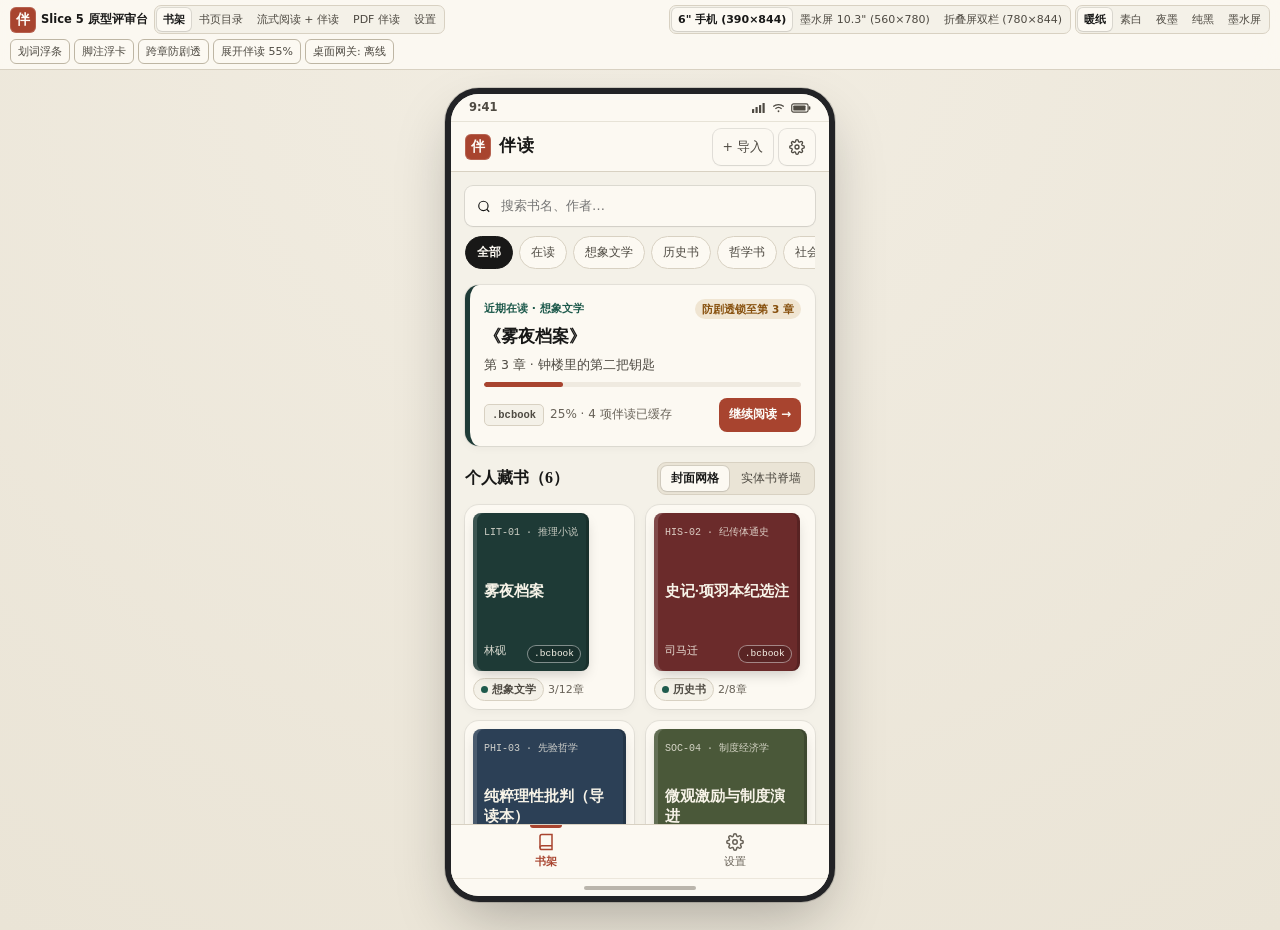
==== design-demo/index.html @ cbdc8751 "feat(demo): add offline Android UI prototype for Slice 5 review" ====
<!doctype html>
<html lang="zh-CN" data-theme="warm">
<head>
  <meta charset="utf-8">
  <meta name="viewport" content="width=device-width, initial-scale=1">
  <meta name="color-scheme" content="light dark">
  <title>伴读 Android 原型</title>
  <link rel="icon" href="data:image/svg+xml,%3Csvg xmlns='http://www.w3.org/2000/svg' viewBox='0 0 32 32'%3E%3Crect width='32' height='32' rx='7' fill='%23A8442F'/%3E%3Ctext x='16' y='22' text-anchor='middle' font-family='serif' font-size='18' font-weight='bold' fill='%23FDFBF7'%3E%E4%BC%B4%3C/text%3E%3C/svg%3E">
  <link rel="stylesheet" href="tokens-mobile.css">
</head>
<body>
  <div class="stage-shell">
    <!-- 顶部外层演示控制条（书案控制台） -->
    <header class="stage-toolbar" aria-label="原型演示控制台">
      <div class="stage-group">
        <span class="stage-brand">
          <span class="brand-seal" aria-hidden="true">伴</span>
          <span>Slice 5 原型评审台</span>
        </span>
        <nav class="stage-seg" id="stage-page-nav" aria-label="页面直达">
          <button type="button" data-page="bookshelf" aria-pressed="true">书架</button>
          <button type="button" data-page="detail" aria-pressed="false">书页目录</button>
          <button type="button" data-page="reader" aria-pressed="false">流式阅读 + 伴读</button>
          <button type="button" data-page="pdf" aria-pressed="false">PDF 伴读</button>
          <button type="button" data-page="settings" aria-pressed="false">设置</button>
        </nav>
      </div>

      <div class="stage-group">
        <div class="stage-seg" id="stage-viewport-nav" aria-label="视口形态">
          <button type="button" data-vp="phone" aria-pressed="true">6" 手机 (390×844)</button>
          <button type="button" data-vp="eink-pad" aria-pressed="false">墨水屏 10.3" (560×780)</button>
          <button type="button" data-vp="foldable" aria-pressed="false">折叠屏双栏 (780×844)</button>
        </div>

        <div class="stage-seg" id="stage-theme-nav" aria-label="主题切换">
          <button type="button" data-theme-pick="warm" aria-pressed="true">暖纸</button>
          <button type="button" data-theme-pick="paper" aria-pressed="false">素白</button>
          <button type="button" data-theme-pick="slate" aria-pressed="false">夜墨</button>
          <button type="button" data-theme-pick="amoled" aria-pressed="false">纯黑</button>
          <button type="button" data-theme-pick="eink" aria-pressed="false">墨水屏</button>
        </div>
      </div>

      <div class="stage-group" aria-label="交互剧本快触发">
        <button type="button" class="stage-btn" id="trig-selection">划词浮条</button>
        <button type="button" class="stage-btn" id="trig-footnote">脚注浮卡</button>
        <button type="button" class="stage-btn" id="trig-jump-ahead">跨章防剧透</button>
        <button type="button" class="stage-btn" id="trig-companion-half">展开伴读 55%</button>
        <button type="button" class="stage-btn" id="trig-gateway" aria-pressed="false">桌面网关: 离线</button>
      </div>
    </header>

    <!-- 居中的手机/墨水屏/折叠屏设备壳 -->
    <main class="stage-desk">
      <section class="device-frame" id="device-shell" data-viewport="phone" aria-label="Android 设备预览框">
        <div class="os-status-bar">
          <span class="tnum">9:41</span>
          <span class="os-status-icons" aria-hidden="true">
            <svg width="14" height="10" viewBox="0 0 14 10" fill="currentColor">
              <rect x="0" y="6" width="2.2" height="4" rx="0.6"/>
              <rect x="3.5" y="4" width="2.2" height="6" rx="0.6"/>
              <rect x="7" y="2" width="2.2" height="8" rx="0.6"/>
              <rect x="10.5" y="0" width="2.2" height="10" rx="0.6"/>
            </svg>
            <svg width="13" height="10" viewBox="0 0 16 12" fill="none" stroke="currentColor" stroke-width="1.6">
              <path d="M1.5 4.2C5.2 1 10.8 1 14.5 4.2"/>
              <path d="M4.2 7C6.4 5 9.6 5 11.8 7"/>
              <circle cx="8" cy="10" r="1.1" fill="currentColor" stroke="none"/>
            </svg>
            <svg width="20" height="10" viewBox="0 0 22 11" fill="none">
              <rect x="0.8" y="1" width="18" height="9" rx="2" stroke="currentColor" stroke-width="1.3"/>
              <rect x="2.5" y="2.7" width="13.5" height="5.6" rx="1" fill="currentColor"/>
              <rect x="19.5" y="3.5" width="1.8" height="4" rx="0.8" fill="currentColor"/>
            </svg>
          </span>
        </div>

        <div class="app-viewport" id="app-viewport"></div>

        <div class="os-gesture-bar" aria-hidden="true">
          <span class="os-gesture-pill"></span>
        </div>
      </section>
    </main>
  </div>

  <!-- 原生 <dialog> 1：解锁全书防剧透确认 -->
  <dialog class="app-dialog" id="dlg-spoiler-unlock" closedby="any" aria-labelledby="dlg-spoiler-title">
    <div class="dlg-head">
      <h1 id="dlg-spoiler-title">确认解锁全书视角？</h1>
      <button type="button" class="wb-btn" data-close-dialog="dlg-spoiler-unlock">取消</button>
    </div>
    <div class="dlg-body">
      <p style="margin:0">解锁全书视角将纳入第 4–12 章内容，伴读图谱与问答可能包含后续人物反转与结局剧透，是否确认？</p>
      <p style="margin:0;font-size:12px" class="muted">当前防剧透水位线：第 3 章（《钟楼里的第二把钥匙》）</p>
    </div>
    <form method="dialog" class="dlg-actions">
      <button type="submit" value="cancel" class="btn btn-ghost btn-sm" autofocus>保持锁至第 3 章</button>
      <button type="submit" value="unlock" class="btn btn-primary btn-sm">确认解锁全书</button>
    </form>
  </dialog>

  <!-- 原生 <dialog> 2：向前跳章防剧透确认 -->
  <dialog class="app-dialog" id="dlg-jump-ahead" closedby="any" aria-labelledby="dlg-jump-title">
    <div class="dlg-head">
      <h1 id="dlg-jump-title">跳至超前章节</h1>
      <button type="button" class="wb-btn" data-close-dialog="dlg-jump-ahead">关闭</button>
    </div>
    <div class="dlg-body">
      <p style="margin:0" id="dlg-jump-desc">即将打开超出当前阅读水位的章节，请选择如何处理防剧透水位线：</p>
    </div>
    <form method="dialog" class="dlg-actions">
      <button type="submit" value="preview" class="btn btn-primary btn-sm" autofocus>仅预览本章（防剧透仍锁在第 3 章）</button>
      <button type="submit" value="advance" class="btn btn-ghost btn-sm" id="btn-jump-advance">推进阅读进度至该章</button>
    </form>
  </dialog>

  <!-- 原生 <dialog> 3：6+1 阅读视角覆盖选择 -->
  <dialog class="app-dialog" id="dlg-perspective" closedby="any" aria-labelledby="dlg-persp-title">
    <div class="dlg-head">
      <h1 id="dlg-persp-title">切换伴读阅读视角（6+1）</h1>
      <button type="button" class="wb-btn" data-close-dialog="dlg-perspective">关闭</button>
    </div>
    <div class="dlg-body" id="dlg-persp-list"></div>
  </dialog>

  <!-- 原生 <dialog> 4：本地图书导入 -->
  <dialog class="app-dialog" id="dlg-import" closedby="any" aria-labelledby="dlg-import-title">
    <div class="dlg-head">
      <h1 id="dlg-import-title">导入本地图书</h1>
      <button type="button" class="wb-btn" data-close-dialog="dlg-import">关闭</button>
    </div>
    <div class="dlg-body">
      <p style="margin:0">支持从 Android 存储访问框架（SAF）导入以下离线格式：</p>
      <div style="display:flex;flex-wrap:wrap;gap:6px">
        <span class="fmt-badge">.bcbook 伴读包</span>
        <span class="fmt-badge">EPUB</span>
        <span class="fmt-badge">PDF（扫描/文字）</span>
        <span class="fmt-badge">TXT</span>
        <span class="fmt-badge">Markdown</span>
      </div>
      <label class="dlg-field">
        <span>模拟选取本地文件</span>
        <input type="text" id="import-book-title" value="《时间秩序：物理与认知》">
      </label>
      <label class="dlg-field">
        <span>格式类型</span>
        <select id="import-book-fmt">
          <option value=".bcbook|.science">.bcbook（含预生成图谱）</option>
          <option value="EPUB|.philosophy">EPUB（自动切分章节与脚注）</option>
          <option value="扫描 PDF|.science">扫描版 PDF（支持 VLM 框选）</option>
        </select>
      </label>
    </div>
    <form method="dialog" class="dlg-actions">
      <button type="submit" value="cancel" class="btn btn-ghost btn-sm">取消</button>
      <button type="submit" value="confirm" class="btn btn-primary btn-sm" autofocus>模拟导入到书架</button>
    </form>
  </dialog>

  <!-- 原生 <dialog> 5：BYOK 添加 / 编辑模型 -->
  <dialog class="app-dialog" id="dlg-byok" closedby="any" aria-labelledby="dlg-byok-title">
    <div class="dlg-head">
      <h1 id="dlg-byok-title">添加 / 编辑 BYOK 模型</h1>
      <button type="button" class="wb-btn" data-close-dialog="dlg-byok">关闭</button>
    </div>
    <form method="dialog" id="form-byok">
      <div class="dlg-body">
        <label class="dlg-field">
          <span>显示名称</span>
          <input type="text" id="byok-name" required value="OpenAI GPT-4o">
        </label>
        <label class="dlg-field">
          <span>模型 ID</span>
          <input type="text" id="byok-model-id" required value="gpt-4o">
        </label>
        <label class="dlg-field">
          <span>API Key（Tink + Keystore 硬件加密）</span>
          <input type="password" id="byok-key" required value="sk-proj-demo-8842">
        </label>
        <label style="display:flex;align-items:center;gap:6px;font-size:12px">
          <input type="checkbox" id="byok-vision" checked> 支持视觉图片理解（Vision / PDF 框选）
        </label>
      </div>
      <div class="dlg-actions">
        <button type="submit" value="cancel" class="btn btn-ghost btn-sm">取消</button>
        <button type="submit" value="save" class="btn btn-primary btn-sm">加密保存</button>
      </div>
    </form>
  </dialog>

  <!-- 原生 <dialog> 6：桌面网关扫码配对 (--mobile-bind) -->
  <dialog class="app-dialog" id="dlg-qr-bind" closedby="any" aria-labelledby="dlg-qr-title">
    <div class="dlg-head">
      <h1 id="dlg-qr-title">扫码配对桌面网关</h1>
      <button type="button" class="wb-btn" data-close-dialog="dlg-qr-bind">关闭</button>
    </div>
    <div class="dlg-body" style="align-items:center;text-align:center">
      <svg width="148" height="148" viewBox="0 0 148 148" aria-label="配对二维码示意">
        <rect x="2" y="2" width="144" height="144" rx="8" fill="#FFFFFF" stroke="#BEB6A4"/>
        <g fill="#181817">
          <rect x="14" y="14" width="36" height="36" rx="3"/><rect x="20" y="20" width="24" height="24" fill="#FFFFFF"/><rect x="26" y="26" width="12" height="12"/>
          <rect x="98" y="14" width="36" height="36" rx="3"/><rect x="104" y="20" width="24" height="24" fill="#FFFFFF"/><rect x="110" y="26" width="12" height="12"/>
          <rect x="14" y="98" width="36" height="36" rx="3"/><rect x="20" y="104" width="24" height="24" fill="#FFFFFF"/><rect x="26" y="110" width="12" height="12"/>
          <rect x="60" y="18" width="8" height="8"/><rect x="74" y="18" width="8" height="8"/><rect x="60" y="34" width="16" height="8"/><rect x="82" y="34" width="8" height="8"/>
          <rect x="18" y="60" width="12" height="8"/><rect x="38" y="60" width="8" height="16"/><rect x="58" y="58" width="28" height="28" rx="4" fill="#A8442F"/>
          <rect x="66" y="66" width="12" height="12" fill="#FFFFFF"/>
          <rect x="96" y="60" width="10" height="8"/><rect x="116" y="60" width="14" height="8"/><rect x="98" y="76" width="8" height="14"/><rect x="116" y="78" width="14" height="12"/>
          <rect x="60" y="98" width="14" height="8"/><rect x="82" y="98" width="8" height="18"/><rect x="98" y="104" width="20" height="8"/><rect x="60" y="118" width="18" height="14"/><rect x="104" y="120" width="26" height="12"/>
        </g>
      </svg>
      <div class="mono" style="font-size:11.5px">banread://bind?host=192.168.1.18:8765&amp;token=br_92af</div>
      <p style="margin:0;font-size:12px">在桌面端执行 <code class="mono">banread-server --mobile-bind</code> 后扫描即可建立 mTLS / Bearer 局域网通道。</p>
    </div>
    <form method="dialog" class="dlg-actions">
      <button type="submit" value="cancel" class="btn btn-ghost btn-sm">暂不配对</button>
      <button type="submit" value="connect" class="btn btn-primary btn-sm" autofocus>模拟扫码并连接</button>
    </form>
  </dialog>

  <script src="sample-data.js"></script>
  <script src="diagram_renderer.js"></script>
  <script src="app.js"></script>
</body>
</html>
---- design-demo/tokens-mobile.css ----
/* 伴读 Android 原型 · 共享视觉令牌、5套阅读主题、演示工作台与蓝图画布样式 */

@property --fade-start {
  syntax: "<length>";
  inherits: false;
  initial-value: 0px;
}

@property --fade-end {
  syntax: "<length>";
  inherits: false;
  initial-value: 0px;
}

:root {
  color-scheme: light;

  /* 暖纸默认（SEPIA_WARM 对齐 ReaderModels.kt + book-corpus tokens.css） */
  --paper: #F4F1E8;
  --paper-reading: #F4ECD8;
  --paper-deep: #EAE4D6;
  --paper-2: var(--paper-deep);
  --paper-3: #DDD6C5;
  --surface: #FCF9F2;
  --surface-subtle: #EFEAE0;
  --surface-hover: #F5F0E4;
  --note-bg: var(--surface);

  --ink: #181817;
  --ink-2: #4E4A42;
  --ink-3: #686258;
  --reader-ink: #3B2F23;
  --reader-link: #7C4A1D;
  --reader-sel: rgba(180, 120, 40, 0.24);

  --line: #D8D1C2;
  --line-strong: #BEB6A4;
  --rule: var(--line);
  --rule-strong: var(--line-strong);

  --cinnabar: #A8442F;
  --cinnabar-hover: #8E3725;
  --cinnabar-soft: oklch(0.51 0.14 31 / 0.10);
  --cinnabar-ring: oklch(0.51 0.14 31 / 0.28);

  --pine: #1E5A4C;
  --pine-soft: oklch(0.42 0.08 168 / 0.11);

  --amber: #87500E;
  --amber-soft: oklch(0.58 0.12 72 / 0.14);
  --ochre: var(--amber);
  --ochre-soft: var(--amber-soft);
  --indigo: #2C4056;

  --danger: #B42318;
  --danger-soft: oklch(0.48 0.18 27 / 0.11);

  --backdrop: oklch(0.15 0.01 80 / 0.36);

  --shadow-surface:
    0 0 0 1px oklch(0 0 0 / 0.065),
    0 1px 2px -1px oklch(0 0 0 / 0.05),
    0 3px 8px 0 oklch(0 0 0 / 0.035);
  --shadow-surface-hover:
    0 0 0 1px oklch(0 0 0 / 0.12),
    0 3px 6px -1px oklch(0 0 0 / 0.08),
    0 10px 22px -4px oklch(0 0 0 / 0.065);
  --shadow-control:
    0 0 0 1px oklch(0 0 0 / 0.10),
    0 1px 2px 0 oklch(0 0 0 / 0.05);
  --shadow-control-hover:
    0 0 0 1px oklch(0 0 0 / 0.18),
    0 2px 5px 0 oklch(0 0 0 / 0.08);
  --shadow-floating:
    0 0 0 1px oklch(0 0 0 / 0.09),
    0 10px 26px -4px oklch(0 0 0 / 0.15),
    0 20px 44px -10px oklch(0 0 0 / 0.10);
  --shadow-dialog:
    0 0 0 1px oklch(0 0 0 / 0.09),
    0 14px 36px -4px oklch(0 0 0 / 0.20),
    0 28px 56px -12px oklch(0 0 0 / 0.14);

  --img-outline: 1px solid oklch(0 0 0 / 0.1);

  --sp-1: 4px;
  --sp-2: 8px;
  --sp-3: 12px;
  --sp-4: 16px;
  --sp-5: 20px;
  --sp-6: 24px;
  --sp-8: 32px;

  --r-card: 14px;
  --r-inner: 8px;
  --r-control: 8px;
  --r-pill: 999px;
  --r-dialog: 16px;

  --reader-size: 17px;
  --reader-line-height: 1.84;
  --reader-pad-x: 20px;
  --reader-font: var(--serif);

  --desk-canvas: var(--paper-reading);
  --desk-side: var(--paper-deep);
  --desk-card: var(--surface);
  --desk-subtle: var(--surface-subtle);
  --desk-hover: var(--surface-hover);
  --desk-border: var(--line);
  --desk-border-strong: var(--line-strong);

  --serif: "Noto Serif CJK SC", "Songti SC", "Source Han Serif SC", Georgia, serif;
  --sans: "Noto Sans CJK SC", "PingFang SC", "Source Han Sans SC", system-ui, -apple-system, sans-serif;
  --mono: ui-monospace, "SFMono-Regular", Menlo, Consolas, monospace;
  --kai: "LXGW WenKai", "Kaiti SC", "STKaiti", "Noto Serif CJK SC", Georgia, serif;

  --ease-out: cubic-bezier(0.2, 0, 0, 1);

  accent-color: var(--cinnabar);
  scrollbar-color: var(--line-strong) transparent;
  interpolate-size: allow-keywords;
}

/* 素白 PAPER_LIGHT */
html[data-theme="paper"] {
  color-scheme: light;
  --paper: #F3F2EE;
  --paper-reading: #FBF9F5;
  --paper-deep: #E8E6E0;
  --paper-3: #DAD7CF;
  --surface: #FFFFFF;
  --surface-subtle: #F0EFEA;
  --surface-hover: #F5F4F0;
  --ink: #1E1E1E;
  --ink-2: #4A4D52;
  --ink-3: #666A70;
  --reader-ink: #1E1E1E;
  --reader-link: #1D4ED8;
  --reader-sel: rgba(37, 99, 235, 0.22);
  --line: #DCD9D0;
  --line-strong: #C2BEB2;
  --cinnabar: #A8442F;
  --cinnabar-hover: #8E3725;
  --pine: #1E5A4C;
  --amber: #87500E;
  --indigo: #2C4056;
}

/* 夜墨 SLATE_NIGHT */
html[data-theme="slate"] {
  color-scheme: dark;
  --paper: #131720;
  --paper-reading: #1A1F29;
  --paper-deep: #10141C;
  --paper-3: #283040;
  --surface: #232A37;
  --surface-subtle: #2B3343;
  --surface-hover: #323C4E;
  --ink: #D8DEE9;
  --ink-2: #B0B9C8;
  --ink-3: #8590A3;
  --reader-ink: #D8DEE9;
  --reader-link: #7DD3FC;
  --reader-sel: rgba(125, 211, 252, 0.24);
  --line: #313A4B;
  --line-strong: #465268;
  --cinnabar: #DF745D;
  --cinnabar-hover: #EB8872;
  --cinnabar-soft: oklch(0.67 0.14 31 / 0.18);
  --cinnabar-ring: oklch(0.67 0.14 31 / 0.36);
  --pine: #6CB8A6;
  --pine-soft: oklch(0.72 0.08 168 / 0.16);
  --amber: #E4A84E;
  --amber-soft: oklch(0.74 0.12 72 / 0.16);
  --indigo: #7EA5CE;
  --danger: #F07167;
  --danger-soft: oklch(0.68 0.16 27 / 0.18);
  --backdrop: oklch(0.05 0 0 / 0.65);
  --shadow-surface: 0 0 0 1px oklch(1 0 0 / 0.09);
  --shadow-surface-hover: 0 0 0 1px oklch(1 0 0 / 0.18);
  --shadow-control: 0 0 0 1px oklch(1 0 0 / 0.12);
  --shadow-control-hover: 0 0 0 1px oklch(1 0 0 / 0.24);
  --shadow-floating: 0 0 0 1px oklch(1 0 0 / 0.14), 0 16px 40px -8px oklch(0 0 0 / 0.65);
  --shadow-dialog: 0 0 0 1px oklch(1 0 0 / 0.14), 0 20px 50px -8px oklch(0 0 0 / 0.72);
  --img-outline: 1px solid oklch(1 0 0 / 0.12);
}

/* 纯黑 AMOLED_BLACK */
html[data-theme="amoled"] {
  color-scheme: dark;
  --paper: #000000;
  --paper-reading: #000000;
  --paper-deep: #07080A;
  --paper-3: #1A1D24;
  --surface: #0D0F12;
  --surface-subtle: #15181E;
  --surface-hover: #1C2028;
  --ink: #E5E7EB;
  --ink-2: #B3B9C4;
  --ink-3: #838A96;
  --reader-ink: #E5E7EB;
  --reader-link: #60A5FA;
  --reader-sel: rgba(96, 165, 250, 0.26);
  --line: #22262E;
  --line-strong: #353B47;
  --cinnabar: #DF745D;
  --cinnabar-hover: #EB8872;
  --cinnabar-soft: oklch(0.67 0.14 31 / 0.18);
  --cinnabar-ring: oklch(0.67 0.14 31 / 0.36);
  --pine: #6CB8A6;
  --pine-soft: oklch(0.72 0.08 168 / 0.16);
  --amber: #E4A84E;
  --amber-soft: oklch(0.74 0.12 72 / 0.16);
  --indigo: #7EA5CE;
  --danger: #F07167;
  --danger-soft: oklch(0.68 0.16 27 / 0.18);
  --backdrop: oklch(0 0 0 / 0.75);
  --shadow-surface: 0 0 0 1px #22262E;
  --shadow-surface-hover: 0 0 0 1px #3A4150;
  --shadow-control: 0 0 0 1px #2B303A;
  --shadow-control-hover: 0 0 0 1px #444C5C;
  --shadow-floating: 0 0 0 1px #353B47, 0 16px 40px -8px oklch(0 0 0 / 0.85);
  --shadow-dialog: 0 0 0 1px #353B47, 0 20px 50px -8px oklch(0 0 0 / 0.90);
  --img-outline: 1px solid #2A2F3A;
}

/* 墨水屏 EINK_HIGH_CONTRAST */
html[data-theme="eink"] {
  color-scheme: light;
  --paper: #FFFFFF;
  --paper-reading: #FFFFFF;
  --paper-deep: #FFFFFF;
  --paper-3: #EAEAEA;
  --surface: #FFFFFF;
  --surface-subtle: #F2F2F2;
  --surface-hover: #EAEAEA;
  --ink: #000000;
  --ink-2: #000000;
  --ink-3: #222222;
  --reader-ink: #000000;
  --reader-link: #000000;
  --reader-sel: rgba(0, 0, 0, 0.18);
  --line: #333333;
  --line-strong: #000000;
  --cinnabar: #000000;
  --cinnabar-hover: #222222;
  --cinnabar-soft: rgba(0, 0, 0, 0.08);
  --cinnabar-ring: rgba(0, 0, 0, 0.35);
  --pine: #000000;
  --pine-soft: rgba(0, 0, 0, 0.08);
  --amber: #111111;
  --amber-soft: rgba(0, 0, 0, 0.08);
  --indigo: #000000;
  --danger: #000000;
  --danger-soft: rgba(0, 0, 0, 0.10);
  --backdrop: rgba(0, 0, 0, 0.45);
  --shadow-surface: none;
  --shadow-surface-hover: none;
  --shadow-control: none;
  --shadow-control-hover: none;
  --shadow-floating: none;
  --shadow-dialog: none;
}

html[data-theme="eink"] *,
html[data-theme="eink"] *::before,
html[data-theme="eink"] *::after {
  transition-duration: 0ms !important;
  transition-delay: 0ms !important;
  animation: none !important;
  scroll-behavior: auto !important;
}

html[data-theme="eink"] body {
  font-weight: 500;
}

html[data-theme="eink"] .hero-reading-card,
html[data-theme="eink"] .book-grid-card,
html[data-theme="eink"] .book-hero-mobile,
html[data-theme="eink"] .btn-surface,
html[data-theme="eink"] .icon-btn,
html[data-theme="eink"] .marg-tool-btn,
html[data-theme="eink"] .bp-card,
html[data-theme="eink"] .ch-list,
html[data-theme="eink"] .settings-card,
html[data-theme="eink"] .comp-sheet,
html[data-theme="eink"] .fn-popover,
html[data-theme="eink"] .hud-panel,
html[data-theme="eink"] .bottom-nav,
html[data-theme="eink"] .mobile-topbar {
  box-shadow: none !important;
  border: 1px solid #000000 !important;
}

html[data-theme="eink"] .hl-span {
  background: rgba(0, 0, 0, 0.12) !important;
  border-bottom: 1.5px solid #000000;
}

/* ==========================================================================
   基础排版与重置
   ========================================================================== */
*, *::before, *::after { box-sizing: border-box; }
[hidden] { display: none !important; }

html {
  background: var(--paper-deep);
  -webkit-font-smoothing: antialiased;
  -moz-osx-font-smoothing: grayscale;
  text-rendering: optimizeLegibility;
}

body {
  margin: 0;
  min-height: 100dvh;
  background: var(--paper-deep);
  color: var(--ink);
  font-family: var(--sans);
  font-size: 14px;
  line-height: 1.55;
  overflow-x: hidden;
  touch-action: manipulation;
}

a { color: inherit; }
button, input, select, textarea { font: inherit; color: inherit; }
button { background: none; border: 0; padding: 0; cursor: pointer; touch-action: manipulation; }

h1, h2, h3, h4 { margin: 0; text-wrap: balance; }
p { text-wrap: pretty; }
.reader-body p { text-wrap: initial; }
.tnum { font-variant-numeric: tabular-nums; }
.mono { font-family: var(--mono); font-variant-numeric: tabular-nums; }
.muted { color: var(--ink-3); }

:focus-visible {
  outline: 2px solid var(--cinnabar);
  outline-offset: 2px;
}

/* ==========================================================================
   外层书案演示工作台 + 顶部紧凑控制条
   ========================================================================== */
.stage-shell {
  min-height: 100dvh;
  display: flex;
  flex-direction: column;
  background: radial-gradient(circle at 50% 0%, color-mix(in srgb, var(--surface) 45%, var(--paper-deep)), var(--paper-deep));
}

.stage-toolbar {
  position: sticky;
  top: 0;
  z-index: 40;
  min-height: 44px;
  padding: 5px 10px;
  background: color-mix(in srgb, var(--surface) 92%, transparent);
  backdrop-filter: blur(10px);
  border-bottom: 1px solid var(--line);
  display: flex;
  flex-wrap: wrap;
  align-items: center;
  justify-content: space-between;
  gap: 5px 8px;
}

.stage-group {
  display: flex;
  flex-wrap: wrap;
  align-items: center;
  gap: 4px;
}

.stage-brand {
  display: inline-flex;
  align-items: center;
  gap: 5px;
  font-size: 11.5px;
  font-weight: 700;
  color: var(--ink);
  padding-right: 2px;
}

.stage-seg {
  display: inline-flex;
  align-items: center;
  padding: 2px;
  border-radius: 7px;
  background: var(--paper);
  border: 1px solid var(--line);
  gap: 2px;
}

.stage-seg button {
  padding: 3px 6px;
  border-radius: 5px;
  font-size: 11px;
  font-weight: 500;
  color: var(--ink-2);
  white-space: nowrap;
  transition: background-color 130ms var(--ease-out), color 130ms var(--ease-out);
}
.stage-seg button:hover { color: var(--ink); background: var(--surface-subtle); }
.stage-seg button[aria-pressed="true"] {
  background: var(--surface);
  color: var(--ink);
  font-weight: 700;
  box-shadow: var(--shadow-control);
}

.stage-btn {
  padding: 3px 7px;
  border-radius: 6px;
  font-size: 11px;
  font-weight: 500;
  background: var(--surface);
  color: var(--ink-2);
  border: 1px solid var(--line-strong);
  white-space: nowrap;
  transition: background-color 130ms var(--ease-out), border-color 130ms var(--ease-out), color 130ms var(--ease-out);
}
.stage-btn:hover { color: var(--ink); border-color: var(--cinnabar); }
.stage-btn.is-online {
  background: var(--pine-soft);
  color: var(--pine);
  border-color: color-mix(in srgb, var(--pine) 45%, transparent);
  font-weight: 600;
}

.stage-desk {
  flex: 1 1 auto;
  display: flex;
  align-items: flex-start;
  justify-content: center;
  padding: 18px 14px 28px;
}

/* 设备壳：6"手机 / 10.3"墨水屏 / 折叠屏双栏 */
.device-frame {
  --dev-w: 390px;
  --dev-h: 844px;
  width: min(100%, var(--dev-w));
  height: var(--dev-h);
  max-height: calc(100dvh - 86px);
  min-height: 620px;
  border-radius: 34px;
  background: var(--paper);
  color: var(--ink);
  border: 6px solid #222326;
  box-shadow:
    0 0 0 1px oklch(0 0 0 / 0.14),
    0 24px 60px -12px oklch(0 0 0 / 0.28);
  display: flex;
  flex-direction: column;
  overflow: hidden;
  position: relative;
  transition: width 220ms var(--ease-out), height 220ms var(--ease-out), border-radius 220ms var(--ease-out);
}

.device-frame[data-viewport="eink-pad"] {
  --dev-w: 560px;
  --dev-h: 780px;
  border-radius: 8px;
  border: 10px solid #E2E0D8;
  outline: 1px solid #333;
  box-shadow: none;
}

.device-frame[data-viewport="foldable"] {
  --dev-w: 780px;
  --dev-h: 844px;
  border-radius: 22px;
  border: 6px solid #202226;
}

html[data-theme="eink"] .device-frame {
  border-radius: 6px;
  border: 2px solid #111111;
  box-shadow: none;
}

/* 顶部手机状态栏 & 底部手势横条 */
.os-status-bar {
  height: 28px;
  padding: 0 18px;
  background: var(--surface);
  border-bottom: 1px solid color-mix(in srgb, var(--line) 55%, transparent);
  display: flex;
  align-items: center;
  justify-content: space-between;
  font-size: 11.5px;
  font-weight: 600;
  color: var(--ink-2);
  flex: none;
  user-select: none;
}

.os-status-icons {
  display: inline-flex;
  align-items: center;
  gap: 6px;
}

.os-gesture-bar {
  height: 18px;
  background: var(--surface);
  display: grid;
  place-items: center;
  flex: none;
  border-top: 1px solid color-mix(in srgb, var(--line) 45%, transparent);
}
.os-gesture-pill {
  width: 112px;
  height: 4px;
  border-radius: 999px;
  background: var(--ink-3);
  opacity: 0.45;
}

.app-viewport {
  flex: 1 1 auto;
  min-height: 0;
  position: relative;
  display: flex;
  flex-direction: column;
  overflow: hidden;
  background: var(--paper);
}

/* ==========================================================================
   品牌与公共按钮、胶囊
   ========================================================================== */
.brand-row {
  display: inline-flex;
  align-items: center;
  gap: 8px;
}
.brand-seal {
  width: 26px;
  height: 26px;
  border-radius: 6px;
  background: var(--cinnabar);
  color: #FDFBF7;
  font-family: var(--serif);
  font-size: 14px;
  font-weight: 800;
  display: grid;
  place-items: center;
  flex: none;
  box-shadow: inset 0 0 0 1px oklch(1 0 0 / 0.16);
}
html[data-theme="eink"] .brand-seal {
  background: #000000;
  color: #FFFFFF;
}
.brand-name {
  font-family: var(--serif);
  font-size: 17px;
  font-weight: 800;
  letter-spacing: 0.08em;
  color: var(--ink);
  white-space: nowrap;
}

.mobile-topbar {
  height: 50px;
  padding: 0 14px;
  background: var(--surface);
  border-bottom: 1px solid var(--line);
  display: flex;
  align-items: center;
  justify-content: space-between;
  gap: 8px;
  flex: none;
}

.icon-btn {
  position: relative;
  display: inline-flex;
  align-items: center;
  justify-content: center;
  gap: 5px;
  min-height: 36px;
  min-width: 36px;
  padding: 0 10px;
  border-radius: var(--r-control);
  background: var(--surface);
  color: var(--ink-2);
  font-size: 12.5px;
  font-weight: 500;
  box-shadow: var(--shadow-control);
  white-space: nowrap;
}
.icon-btn::after {
  content: "";
  position: absolute;
  inset: -4px;
}
.icon-btn:hover { background: var(--surface-hover); color: var(--ink); }
.icon-btn[aria-pressed="true"] {
  background: var(--pine-soft);
  color: var(--pine);
  font-weight: 600;
}

.btn {
  position: relative;
  display: inline-flex;
  align-items: center;
  justify-content: center;
  gap: 6px;
  min-height: 40px;
  padding: 7px 14px;
  border-radius: var(--r-control);
  font-size: 13px;
  font-weight: 600;
  text-decoration: none;
  white-space: nowrap;
}
.btn::after {
  content: "";
  position: absolute;
  inset: -2px;
}
.btn-sm {
  min-height: 34px;
  padding: 5px 10px;
  font-size: 12px;
}
.btn-sm::after { inset: -4px; }
.btn-primary {
  background: var(--cinnabar);
  color: #FDFBF7;
}
.btn-primary:hover { background: var(--cinnabar-hover); }
.btn-pine {
  background: var(--pine);
  color: #F7F5EE;
}
.btn-surface {
  background: var(--surface);
  color: var(--ink);
  box-shadow: var(--shadow-control);
}
.btn-ghost {
  background: transparent;
  color: var(--ink-2);
  border: 1px solid var(--line-strong);
}

.app-scroll {
  flex: 1 1 auto;
  overflow-y: auto;
  overscroll-behavior: contain;
  padding: 14px 14px 20px;
}

/* 底部极简 2 项导航 */
.bottom-nav {
  height: 54px;
  background: var(--surface);
  border-top: 1px solid var(--line);
  display: grid;
  grid-template-columns: 1fr 1fr;
  flex: none;
}
.bottom-nav-btn {
  display: flex;
  flex-direction: column;
  align-items: center;
  justify-content: center;
  gap: 2px;
  font-size: 11px;
  font-weight: 500;
  color: var(--ink-3);
  position: relative;
}
.bottom-nav-btn[aria-current="page"] {
  color: var(--cinnabar);
  font-weight: 700;
}
.bottom-nav-btn[aria-current="page"]::before {
  content: "";
  position: absolute;
  top: 0;
  width: 32px;
  height: 2.5px;
  border-radius: 0 0 3px 3px;
  background: var(--cinnabar);
}

/* ==========================================================================
   页面 1：书架（近期在读 + 搜索筛选 + 封面网格/实体书脊墙）
   ========================================================================== */
.shelf-search-row {
  display: flex;
  align-items: center;
  gap: 8px;
  margin-bottom: 10px;
}
.search-box {
  flex: 1 1 auto;
  display: flex;
  align-items: center;
  gap: 8px;
  height: 40px;
  padding: 0 12px;
  border-radius: var(--r-control);
  background: var(--surface);
  box-shadow: var(--shadow-control);
}
.search-box input {
  border: 0;
  background: transparent;
  width: 100%;
  font-size: 13px;
}
.search-box input:focus-visible { outline: none; }

.filter-pills {
  display: flex;
  align-items: center;
  gap: 6px;
  overflow-x: auto;
  scrollbar-width: none;
  padding-bottom: 4px;
  margin-bottom: 12px;
}
.filter-pills::-webkit-scrollbar { display: none; }
.filter-pill {
  position: relative;
  flex: none;
  padding: 6px 11px;
  border-radius: var(--r-pill);
  background: var(--surface);
  border: 1px solid var(--line);
  font-size: 12px;
  font-weight: 500;
  color: var(--ink-2);
}
.filter-pill::after { content: ""; position: absolute; inset: -4px 0; }
.filter-pill[aria-pressed="true"] {
  background: var(--ink);
  color: var(--surface);
  border-color: var(--ink);
  font-weight: 600;
}

.hero-reading-card {
  padding: 14px;
  border-radius: var(--r-card);
  background: var(--surface);
  box-shadow: var(--shadow-surface);
  display: flex;
  gap: 12px;
  margin-bottom: 16px;
  border-left: 5px solid var(--hero-cloth, #1E3A36);
}
.hero-reading-body {
  flex: 1 1 auto;
  min-width: 0;
  display: flex;
  flex-direction: column;
  gap: 5px;
}
.hero-eyebrow {
  display: flex;
  align-items: center;
  justify-content: space-between;
  gap: 6px;
  font-size: 11px;
  font-weight: 700;
  color: var(--pine);
}
.spoiler-chip {
  display: inline-flex;
  align-items: center;
  gap: 4px;
  padding: 2px 7px;
  border-radius: var(--r-pill);
  background: var(--amber-soft);
  color: var(--amber);
  font-size: 10.5px;
  font-weight: 600;
}
.hero-book-title {
  font-family: var(--serif);
  font-size: 17px;
  font-weight: 800;
  color: var(--ink);
}
.hero-ch-sub {
  font-size: 12.5px;
  color: var(--ink-2);
  white-space: nowrap;
  overflow: hidden;
  text-overflow: ellipsis;
}
.progress-track {
  height: 5px;
  border-radius: 999px;
  background: var(--surface-subtle);
  overflow: hidden;
  margin: 2px 0;
}
.progress-fill {
  height: 100%;
  background: var(--cinnabar);
  border-radius: 999px;
}
.hero-foot {
  display: flex;
  align-items: center;
  justify-content: space-between;
  gap: 8px;
  margin-top: 4px;
}
.fmt-badge {
  font-family: var(--mono);
  font-size: 10.5px;
  font-weight: 600;
  padding: 2px 7px;
  border-radius: 5px;
  background: var(--paper);
  border: 1px solid var(--line);
  color: var(--ink-2);
}

.shelf-head-row {
  display: flex;
  align-items: center;
  justify-content: space-between;
  gap: 8px;
  margin-bottom: 10px;
}
.shelf-head-row h2 {
  font-family: var(--serif);
  font-size: 16px;
  font-weight: 700;
}
.view-toggle {
  display: inline-flex;
  padding: 3px;
  border-radius: 9px;
  background: var(--paper-deep);
  border: 1px solid var(--line);
  gap: 2px;
}
.view-toggle button {
  padding: 4px 10px;
  border-radius: 6px;
  font-size: 11.5px;
  font-weight: 500;
  color: var(--ink-2);
}
.view-toggle button[aria-pressed="true"] {
  background: var(--surface);
  color: var(--ink);
  font-weight: 700;
  box-shadow: var(--shadow-control);
}

/* 双列封面网格 */
.cover-grid {
  display: grid;
  grid-template-columns: repeat(2, minmax(0, 1fr));
  gap: 12px;
}
.device-frame[data-viewport="eink-pad"] .cover-grid,
.device-frame[data-viewport="foldable"] .cover-grid {
  grid-template-columns: repeat(3, minmax(0, 1fr));
}

.book-grid-card {
  display: flex;
  flex-direction: column;
  gap: 7px;
  padding: 8px;
  border-radius: var(--r-card);
  background: var(--surface);
  box-shadow: var(--shadow-surface);
  text-align: left;
}
.book-grid-card:hover { background: var(--surface-hover); }

.cover {
  height: 158px;
  border-radius: var(--r-inner);
  background: var(--cloth, #1E3A36);
  color: #F7F3E8;
  padding: 12px 11px;
  position: relative;
  display: flex;
  flex-direction: column;
  justify-content: space-between;
  box-shadow:
    inset 4px 0 0 oklch(1 0 0 / 0.14),
    inset -3px 0 0 oklch(0 0 0 / 0.18),
    0 6px 14px -4px oklch(0 0 0 / 0.22);
}
.cover .cv-kicker { font-family: var(--mono); font-size: 10px; opacity: 0.8; }
.cover .cv-title { font-family: var(--serif); font-size: 15px; font-weight: 800; line-height: 1.3; }
.cover .cv-author { font-size: 11px; opacity: 0.88; }
.cover .cv-stamp {
  position: absolute;
  right: 8px;
  bottom: 8px;
  font-family: var(--mono);
  font-size: 9.5px;
  padding: 1px 6px;
  border-radius: var(--r-pill);
  border: 1px solid rgba(255, 255, 255, 0.45);
  background: rgba(0, 0, 0, 0.16);
}
.book-card-meta {
  display: flex;
  align-items: center;
  justify-content: space-between;
  gap: 4px;
  font-size: 11px;
  color: var(--ink-3);
}
.persp-pill {
  display: inline-flex;
  align-items: center;
  gap: 4px;
  padding: 2px 7px;
  border-radius: var(--r-pill);
  background: var(--paper);
  border: 1px solid var(--line);
  font-size: 10.5px;
  font-weight: 600;
  color: var(--ink-2);
}
.cache-dot {
  width: 7px;
  height: 7px;
  border-radius: 50%;
  background: var(--pine);
  display: inline-block;
  flex: none;
}

/* 实体书脊墙 */
.shelf-wrap {
  padding: 14px 12px 12px;
  border-radius: var(--r-card);
  background: var(--surface);
  box-shadow: var(--shadow-surface);
}
.shelf {
  display: flex;
  align-items: flex-end;
  gap: 10px;
  min-height: 208px;
  padding: 12px 6px 0;
  overflow-x: auto;
  border-bottom: 8px solid var(--paper-deep);
}
.spine {
  position: relative;
  flex: 0 0 auto;
  height: var(--h, 186px);
  width: var(--w, 48px);
  border-radius: 5px 5px 2px 2px;
  background: var(--cloth, #1E3A36);
  color: #F7F3E8;
  padding: 12px 6px 10px;
  display: flex;
  flex-direction: column;
  align-items: center;
  justify-content: space-between;
  box-shadow:
    inset 3px 0 0 oklch(1 0 0 / 0.12),
    inset -3px 0 0 oklch(0 0 0 / 0.16),
    0 2px 5px oklch(0 0 0 / 0.16);
}
.spine.is-selected {
  transform: translateY(-10px);
  box-shadow:
    inset 3px 0 0 oklch(1 0 0 / 0.16),
    inset -3px 0 0 oklch(0 0 0 / 0.16),
    0 10px 18px oklch(0 0 0 / 0.24),
    0 0 0 2px var(--cinnabar);
}
.spine .n { font-family: var(--mono); font-size: 9.5px; opacity: 0.78; }
.spine .t {
  writing-mode: vertical-rl;
  font-family: var(--serif);
  font-size: 13px;
  font-weight: 700;
  letter-spacing: 0.08em;
  max-height: 112px;
  overflow: hidden;
  text-align: center;
}
.spine .a { font-size: 9.5px; opacity: 0.82; max-width: 100%; overflow: hidden; text-overflow: ellipsis; white-space: nowrap; }
.spine .edge {
  position: absolute;
  right: 4px;
  top: 10px;
  display: flex;
  flex-direction: column;
  gap: 2px;
}
.spine .edge i { display: block; width: 3px; height: 6px; border: 1px solid rgba(255, 255, 255, 0.35); }
.spine .edge i.on { background: rgba(255, 255, 255, 0.9); border-color: rgba(255, 255, 255, 0.9); }

.shelf-inspector {
  margin-top: 12px;
  padding: 10px 12px;
  border-radius: var(--r-inner);
  background: var(--paper);
  border: 1px solid var(--line);
  display: flex;
  flex-direction: column;
  gap: 8px;
}
.shelf-inspector-top {
  display: flex;
  align-items: baseline;
  justify-content: space-between;
  gap: 8px;
}
.shelf-inspector strong { font-family: var(--serif); font-size: 15px; }
.shelf-inspector-acts { display: flex; gap: 8px; flex-wrap: wrap; }

/* ==========================================================================
   页面 2：书籍详情与目录
   ========================================================================== */
.book-hero-mobile {
  display: grid;
  grid-template-columns: 106px minmax(0, 1fr);
  gap: 14px;
  padding: 14px;
  border-radius: var(--r-card);
  background: var(--surface);
  box-shadow: var(--shadow-surface);
  margin-bottom: 14px;
}
.book-hero-mobile .cover {
  height: 148px;
  padding: 10px 9px;
}
.book-hero-mobile .cover .cv-title { font-size: 14px; }
.book-hero-copy { min-width: 0; display: flex; flex-direction: column; gap: 6px; }
.book-hero-copy h1 { font-family: var(--serif); font-size: 19px; font-weight: 800; line-height: 1.25; }
.book-hero-sub { font-size: 12px; color: var(--ink-2); }
.book-stats-3 {
  display: grid;
  grid-template-columns: repeat(3, 1fr);
  gap: 6px;
  padding: 8px 0;
  border-top: 1px solid var(--line);
  border-bottom: 1px solid var(--line);
  font-size: 11px;
  color: var(--ink-3);
}
.book-stats-3 b {
  display: block;
  font-family: var(--serif);
  font-size: 14px;
  font-weight: 800;
  color: var(--ink);
}
.book-hero-actions {
  display: flex;
  flex-wrap: wrap;
  gap: 8px;
  margin-top: 2px;
}

.ch-list {
  border-radius: var(--r-card);
  background: var(--surface);
  box-shadow: var(--shadow-surface);
  overflow: hidden;
}
.ch-row {
  width: 100%;
  display: grid;
  grid-template-columns: 36px minmax(0, 1fr) auto 16px;
  gap: 8px;
  align-items: center;
  padding: 11px 13px;
  border-bottom: 1px solid var(--line);
  text-align: left;
  color: var(--ink);
}
.ch-row:last-child { border-bottom: 0; }
.ch-row:hover { background: var(--surface-hover); }
.ch-row.is-current {
  background: color-mix(in srgb, var(--cinnabar-soft) 55%, var(--surface));
  border-left: 3px solid var(--cinnabar);
}
.ch-row.is-locked { opacity: 0.72; }
.ch-n { font-family: var(--mono); font-size: 11.5px; color: var(--ink-3); }
.ch-title { font-family: var(--serif); font-size: 14px; font-weight: 600; min-width: 0; }
.ch-title small {
  display: block;
  font-family: var(--sans);
  font-size: 11px;
  font-weight: 400;
  color: var(--ink-3);
  margin-top: 2px;
}
.ch-state {
  font-size: 10.5px;
  padding: 2px 7px;
  border-radius: var(--r-pill);
  background: var(--paper);
  color: var(--ink-3);
  white-space: nowrap;
}
.ch-state.has { background: var(--pine-soft); color: var(--pine); font-weight: 600; }
.ch-state.cur { background: var(--cinnabar-soft); color: var(--cinnabar); font-weight: 700; }
.ch-state.notes { background: var(--amber-soft); color: var(--amber); font-weight: 600; }

.watermark-divider {
  padding: 8px 13px;
  background: color-mix(in srgb, var(--amber-soft) 55%, var(--paper));
  border-bottom: 1px solid var(--line);
  font-size: 11.5px;
  font-weight: 600;
  color: var(--amber);
  display: flex;
  align-items: center;
  justify-content: space-between;
  gap: 8px;
}

.ch-fold-group { border-top: 1px dashed var(--line); }
.ch-fold-summary {
  display: flex;
  align-items: center;
  justify-content: space-between;
  padding: 11px 13px;
  cursor: pointer;
  font-size: 12px;
  color: var(--ink-3);
  background: color-mix(in srgb, var(--paper) 60%, var(--surface));
  list-style: none;
}
.ch-fold-summary::-webkit-details-marker { display: none; }
.ch-fold-body { border-top: 1px solid var(--line); }

/* ==========================================================================
   页面 3：沉浸式流式阅读器 + HUD + Aa 排版 + 划词条 + 原地脚注
   ========================================================================== */
.reader-shell {
  flex: 1 1 auto;
  min-height: 0;
  position: relative;
  display: flex;
  flex-direction: column;
  background: var(--paper-reading);
}
.device-frame[data-viewport="foldable"] .reader-shell.has-dock-companion {
  display: grid;
  grid-template-columns: minmax(0, 1fr) 340px;
}

.reader-main-col {
  position: relative;
  flex: 1 1 auto;
  min-height: 0;
  display: flex;
  flex-direction: column;
  background: var(--paper-reading);
  overflow: hidden;
}

.reading-progress-line {
  height: 2px;
  width: 100%;
  background: color-mix(in srgb, var(--line) 45%, transparent);
  flex: none;
}
.reading-progress-line > i {
  display: block;
  height: 100%;
  width: 42%;
  background: var(--cinnabar);
}

.reader-running-head {
  padding: 8px var(--reader-pad-x) 4px;
  display: flex;
  align-items: center;
  justify-content: space-between;
  font-size: 11px;
  color: var(--ink-3);
  flex: none;
}

.reader-scroll-area {
  flex: 1 1 auto;
  min-height: 0;
  overflow-y: auto;
  overscroll-behavior: contain;
  padding: 6px var(--reader-pad-x) 76px;
  color: var(--reader-ink);
}

.reader-ch-header {
  padding-bottom: 14px;
  margin-bottom: 18px;
  border-bottom: 1px solid color-mix(in srgb, var(--line) 70%, transparent);
}
.reader-ch-kicker { font-size: 11.5px; color: var(--ink-3); margin-bottom: 6px; }
.reader-ch-header h1 {
  font-family: var(--serif);
  font-size: 22px;
  font-weight: 800;
  line-height: 1.32;
  color: var(--reader-ink);
}

.reader-body {
  font-family: var(--reader-font);
  font-size: var(--reader-size);
  line-height: var(--reader-line-height);
  color: var(--reader-ink);
  font-feature-settings: "halt" 1, "palt" 1;
}
.reader-body.no-kerning {
  font-feature-settings: normal;
}

.reader-block {
  position: relative;
  margin: 0 0 1.15em;
  padding: 4px 8px;
  margin-left: -8px;
  margin-right: -8px;
  border-radius: 6px;
  border-left: 2.5px solid transparent;
  transition: background-color 220ms var(--ease-out), border-color 220ms var(--ease-out);
}
.reader-block p {
  margin: 0;
  text-indent: 2em;
  text-align: justify;
  text-justify: inter-ideograph;
}
.reader-block .blk-id-tag {
  float: right;
  font-family: var(--mono);
  font-size: 10px;
  color: var(--ink-3);
  opacity: 0.45;
  margin-left: 6px;
  text-indent: 0;
}
.reader-block.flash {
  background: color-mix(in srgb, var(--amber-soft) 95%, transparent);
  border-left-color: var(--amber);
}
.reader-block.fn-active-def {
  background: var(--pine-soft);
  border-left-color: var(--pine);
}

/* 多色划词高亮 */
.hl-span {
  padding: 1px 2px;
  border-radius: 3px;
  cursor: pointer;
}
.hl-span[data-hl-color="amber"] { background: rgba(228, 168, 78, 0.34); }
.hl-span[data-hl-color="pine"] { background: rgba(30, 90, 76, 0.22); }
.hl-span[data-hl-color="cinnabar"] { background: rgba(168, 68, 47, 0.22); }
.hl-span[data-hl-color="indigo"] { background: rgba(44, 64, 86, 0.22); }
.hl-span[data-hl-color="slate"] { background: rgba(104, 98, 88, 0.22); }

/* 可折叠行内眉批 */
details.pin-card.pin-note {
  margin: 8px 0 4px 10px;
  padding: 4px 0 4px 12px;
  border-left: 2px solid color-mix(in srgb, var(--cinnabar) 60%, transparent);
  font-family: var(--sans);
  font-size: 12.5px;
  line-height: 1.6;
  color: var(--ink-2);
  text-indent: 0;
}
details.pin-card.pin-note > summary {
  list-style: none;
  display: flex;
  align-items: center;
  gap: 6px;
  cursor: pointer;
  padding: 3px 5px;
  margin-left: -5px;
  border-radius: 5px;
  color: var(--ink-3);
  font-size: 11.5px;
}
details.pin-card.pin-note > summary::-webkit-details-marker { display: none; }
details.pin-card.pin-note > summary::before {
  content: "";
  inline-size: 0.65em;
  block-size: 0.65em;
  flex: none;
  background-color: var(--cinnabar);
  clip-path: polygon(25% 12%, 82% 50%, 25% 88%);
  transition: transform 180ms var(--ease-out);
}
details.pin-card.pin-note[open] > summary::before { transform: rotate(90deg); }
.pin-sum-tag { color: var(--cinnabar); font-weight: 700; flex: none; }
.pin-sum-excerpt { overflow: hidden; text-overflow: ellipsis; white-space: nowrap; flex: 1 1 auto; }
.pin-note-body { padding: 5px 4px 2px 0; color: var(--ink-2); }
.pin-note-foot { margin-top: 4px; display: flex; justify-content: flex-end; }
.pin-del { font-size: 11px; color: var(--ink-3); padding: 2px 6px; border-radius: 4px; }
.pin-del:hover { color: var(--danger); background: var(--danger-soft); }

/* 脚注上标 */
.fn-ref-wrap { font-size: 0.72em; vertical-align: super; line-height: 0; margin: 0 1px; }
.fn-ref {
  position: relative;
  font-family: var(--sans);
  font-weight: 700;
  color: var(--reader-link);
  padding: 0 3px;
  border-radius: 3px;
}
.fn-ref::after { content: ""; position: absolute; inset: -10px -8px; }
.fn-ref.fn-return-flash { background: var(--pine-soft); color: var(--pine); }

.reader-endnotes {
  margin-top: 28px;
  padding-top: 14px;
  border-top: 1px dashed var(--line-strong);
}
.reader-endnotes h3 {
  font-family: var(--serif);
  font-size: 13.5px;
  color: var(--ink-2);
  margin-bottom: 10px;
}
.reader-footnote-item {
  display: flex;
  flex-wrap: wrap;
  align-items: baseline;
  justify-content: space-between;
  gap: 8px;
  padding: 7px 8px;
  border-radius: 6px;
  font-family: var(--sans);
  font-size: 12.5px;
  line-height: 1.6;
  color: var(--ink-2);
}
.fn-def-num { font-family: var(--mono); font-weight: 700; color: var(--pine); margin-right: 4px; }
.fn-back-inline {
  font-size: 11.5px;
  color: var(--cinnabar);
  padding: 2px 8px;
  border-radius: 5px;
  background: var(--cinnabar-soft);
  font-weight: 600;
}

.reader-running-foot {
  position: absolute;
  left: 0;
  right: 0;
  bottom: 0;
  padding: 6px var(--reader-pad-x) 8px;
  display: flex;
  align-items: center;
  justify-content: space-between;
  font-size: 11px;
  color: var(--ink-3);
  pointer-events: none;
  background: linear-gradient(transparent, color-mix(in srgb, var(--paper-reading) 92%, transparent) 38%);
}
.reader-fab-companion {
  pointer-events: auto;
  display: inline-flex;
  align-items: center;
  gap: 5px;
  min-height: 36px;
  padding: 6px 12px;
  border-radius: var(--r-pill);
  background: var(--surface);
  color: var(--cinnabar);
  border: 1px solid var(--line-strong);
  box-shadow: var(--shadow-floating);
  font-size: 12px;
  font-weight: 700;
}

/* 单击呼出 HUD 上下浮层 */
.hud-top, .hud-bottom {
  position: absolute;
  left: 0;
  right: 0;
  z-index: 16;
  background: color-mix(in srgb, var(--surface) 96%, transparent);
  backdrop-filter: blur(8px);
  border-color: var(--line);
}
.hud-top {
  top: 0;
  border-bottom: 1px solid var(--line);
  padding: 8px 12px;
  display: flex;
  align-items: center;
  justify-content: space-between;
  gap: 8px;
}
.hud-title {
  flex: 1 1 auto;
  min-width: 0;
  font-family: var(--serif);
  font-size: 13.5px;
  font-weight: 700;
  white-space: nowrap;
  overflow: hidden;
  text-overflow: ellipsis;
}
.hud-bottom {
  bottom: 0;
  border-top: 1px solid var(--line);
  padding: 10px 12px;
  display: flex;
  flex-direction: column;
  gap: 8px;
}
.hud-slider-row {
  display: flex;
  align-items: center;
  gap: 10px;
  font-size: 11.5px;
  color: var(--ink-3);
}
.hud-slider-row input[type="range"] { flex: 1 1 auto; }
.hud-btn-row {
  display: grid;
  grid-template-columns: repeat(4, 1fr);
  gap: 6px;
}
.hud-btn-row button {
  min-height: 40px;
  border-radius: 8px;
  background: var(--paper);
  border: 1px solid var(--line);
  font-size: 12px;
  font-weight: 600;
  color: var(--ink);
}
.hud-btn-row button[aria-pressed="true"] {
  background: var(--pine);
  color: #F7F5EE;
  border-color: var(--pine);
}

/* Aa 排版设置浮层 */
.hud-panel {
  position: absolute;
  left: 10px;
  right: 10px;
  bottom: 66px;
  z-index: 18;
  padding: 14px;
  border-radius: var(--r-card);
  background: var(--surface);
  box-shadow: var(--shadow-floating);
  display: flex;
  flex-direction: column;
  gap: 11px;
  max-height: 62%;
  overflow-y: auto;
}
.typo-row {
  display: flex;
  align-items: center;
  justify-content: space-between;
  gap: 10px;
  font-size: 12.5px;
}
.typo-row label { color: var(--ink-2); font-weight: 600; flex: none; }
.typo-seg {
  display: inline-flex;
  flex-wrap: wrap;
  gap: 4px;
}
.typo-seg button {
  padding: 4px 9px;
  border-radius: 6px;
  border: 1px solid var(--line);
  background: var(--paper);
  font-size: 11.5px;
}
.typo-seg button[aria-pressed="true"] {
  background: var(--pine);
  color: #F7F5EE;
  border-color: var(--pine);
  font-weight: 600;
}
.theme-dots-row { display: flex; gap: 8px; flex-wrap: wrap; }
.theme-swatch-btn {
  display: inline-flex;
  align-items: center;
  gap: 5px;
  padding: 5px 9px;
  border-radius: 8px;
  border: 1px solid var(--line-strong);
  font-size: 11.5px;
}
.theme-swatch-btn[aria-pressed="true"] {
  border-color: var(--cinnabar);
  box-shadow: 0 0 0 1px var(--cinnabar);
  font-weight: 700;
}
.swatch-dot {
  width: 12px;
  height: 12px;
  border-radius: 50%;
  border: 1px solid rgba(0, 0, 0, 0.25);
}

/* 划词浮动工具条 */
.selection-bar {
  position: absolute;
  left: 12px;
  right: 12px;
  top: 72px;
  z-index: 20;
  display: flex;
  flex-wrap: wrap;
  align-items: center;
  justify-content: center;
  gap: 4px;
  padding: 6px 8px;
  border-radius: 12px;
  background: var(--ink);
  color: var(--surface);
  box-shadow: var(--shadow-floating);
}
.sel-color-dot {
  width: 20px;
  height: 20px;
  border-radius: 50%;
  border: 2px solid rgba(255, 255, 255, 0.45);
  position: relative;
}
.sel-color-dot::after { content: ""; position: absolute; inset: -6px; }
.sel-act-btn {
  padding: 5px 8px;
  border-radius: 6px;
  font-size: 11.5px;
  font-weight: 600;
  color: inherit;
  white-space: nowrap;
}
.sel-act-btn:hover { background: rgba(255, 255, 255, 0.16); }
.sel-sep { width: 1px; height: 14px; background: rgba(255, 255, 255, 0.22); }

/* 原地脚注浮卡 + 返回原阅读处胶囊 */
.fn-popover {
  position: absolute;
  left: 12px;
  right: 12px;
  bottom: 14px;
  z-index: 22;
  padding: 13px 14px;
  border-radius: var(--r-card);
  background: var(--surface);
  color: var(--ink);
  box-shadow: var(--shadow-floating);
  border: 1px solid var(--line-strong);
}
.fn-popover[popover]:is(:popover-open, .\:popover-open) { display: block; }
@supports not selector(:popover-open) {
  [popover]:not(.\:popover-open) { display: none; }
}
.fn-pop-head {
  display: flex;
  align-items: center;
  justify-content: space-between;
  margin-bottom: 6px;
  font-size: 12.5px;
  font-weight: 700;
}
.fn-pop-body { font-size: 12.5px; line-height: 1.6; color: var(--ink-2); margin-bottom: 10px; }
.fn-pop-actions { display: flex; flex-wrap: wrap; gap: 6px; }

.return-pill-bar {
  position: absolute;
  left: 50%;
  bottom: 48px;
  transform: translateX(-50%);
  z-index: 21;
  padding: 6px 12px;
  border-radius: var(--r-pill);
  background: var(--ink);
  color: var(--surface);
  box-shadow: var(--shadow-floating);
  display: inline-flex;
  align-items: center;
  gap: 8px;
  font-size: 12px;
  white-space: nowrap;
}
.return-pill-btn {
  padding: 3px 9px;
  border-radius: var(--r-pill);
  background: var(--cinnabar);
  color: #FDFBF7;
  font-weight: 600;
}

/* ==========================================================================
   页面 4：三档伴读抽屉（ModalBottomSheet + 折叠屏右侧边栏）
   ========================================================================== */
.comp-sheet {
  position: absolute;
  left: 0;
  right: 0;
  bottom: 0;
  z-index: 24;
  height: 20%;
  background: var(--surface);
  border-top: 1px solid var(--line-strong);
  border-radius: 18px 18px 0 0;
  box-shadow: 0 -10px 30px oklch(0 0 0 / 0.14);
  display: flex;
  flex-direction: column;
  overflow: hidden;
  transition: height 220ms var(--ease-out);
}
.comp-sheet[data-snap="peek"] { height: 20%; }
.comp-sheet[data-snap="half"] { height: 55%; }
.comp-sheet[data-snap="full"] { height: 92%; }
.comp-sheet.is-dragging { transition: none !important; }

.device-frame[data-viewport="foldable"] .comp-sheet.is-docked {
  position: static;
  height: 100% !important;
  border-radius: 0;
  border-top: 0;
  border-left: 1px solid var(--line-strong);
  box-shadow: none;
}

.comp-drag-zone {
  padding: 6px 12px 4px;
  cursor: ns-resize;
  touch-action: none;
  display: flex;
  flex-direction: column;
  align-items: center;
  gap: 6px;
  flex: none;
  background: color-mix(in srgb, var(--paper) 45%, var(--surface));
}
.comp-handle-bar {
  width: 38px;
  height: 4px;
  border-radius: 999px;
  background: var(--line-strong);
}

.comp-head {
  width: 100%;
  display: flex;
  align-items: center;
  justify-content: space-between;
  gap: 6px;
}
.comp-head-left {
  display: flex;
  align-items: center;
  gap: 6px;
  min-width: 0;
}
.comp-seal {
  width: 22px;
  height: 22px;
  border-radius: 5px;
  background: var(--cinnabar-soft);
  color: var(--cinnabar);
  font-family: var(--serif);
  font-size: 12px;
  font-weight: 800;
  display: grid;
  place-items: center;
  flex: none;
}
.comp-persp-btn {
  display: inline-flex;
  align-items: center;
  gap: 4px;
  padding: 3px 8px;
  border-radius: var(--r-pill);
  background: var(--paper);
  border: 1px solid var(--line-strong);
  font-size: 11.5px;
  font-weight: 600;
  color: var(--ink);
  white-space: nowrap;
}
.comp-snap-btns {
  display: inline-flex;
  align-items: center;
  gap: 3px;
}
.comp-snap-btns button {
  padding: 3px 7px;
  border-radius: 6px;
  font-size: 11px;
  color: var(--ink-2);
  background: var(--paper);
  border: 1px solid var(--line);
}
.comp-snap-btns button[aria-pressed="true"] {
  background: var(--ink);
  color: var(--surface);
  border-color: var(--ink);
  font-weight: 600;
}

.comp-deck {
  padding: 6px 12px 8px;
  border-bottom: 1px solid var(--line);
  background: color-mix(in srgb, var(--paper) 45%, var(--surface));
  display: flex;
  flex-direction: column;
  gap: 7px;
  flex: none;
}
.comp-scope-row {
  display: flex;
  align-items: center;
  justify-content: space-between;
  gap: 6px;
  flex-wrap: wrap;
}
.scope-seg {
  display: inline-flex;
  padding: 2px;
  border-radius: 8px;
  background: var(--paper);
  border: 1px solid var(--line);
  gap: 2px;
}
.scope-seg button {
  padding: 3px 7px;
  border-radius: 6px;
  font-size: 11px;
  color: var(--ink-2);
  white-space: nowrap;
}
.scope-seg button[aria-pressed="true"] {
  background: var(--surface);
  color: var(--ink);
  font-weight: 700;
  box-shadow: var(--shadow-control);
}
.lock-chip {
  display: inline-flex;
  align-items: center;
  gap: 4px;
  padding: 3px 8px;
  border-radius: var(--r-pill);
  font-size: 11px;
  font-weight: 600;
  background: var(--amber-soft);
  color: var(--amber);
}
.lock-chip.is-unlocked {
  background: var(--pine-soft);
  color: var(--pine);
}

/* WAI-ARIA 水平工具条 + 溢出渐变遮罩 */
.tool-tablist {
  display: flex;
  flex-wrap: nowrap;
  align-items: center;
  gap: 6px;
  overflow-x: auto;
  scrollbar-width: none;
  scroll-snap-type: inline proximity;
  padding: 2px 2px 4px;
  --fade-size: 1.75rem;
  scroll-padding-inline: var(--fade-size);
  mask:
    linear-gradient(black, black) no-clip subtract,
    linear-gradient(to right, black, transparent) 0 0 / var(--fade-start) 100% no-repeat no-clip,
    linear-gradient(to right, transparent, black) 100% 0 / var(--fade-end) 100% no-repeat no-clip;
  animation: reveal-fade-start linear both, hide-fade-end linear both;
  animation-timeline: scroll(self inline);
  animation-range: 0 var(--fade-size), calc(100% - var(--fade-size)) 100%;
}
.tool-tablist::-webkit-scrollbar { display: none; }

@keyframes reveal-fade-start {
  to { --fade-start: var(--fade-size); }
}
@keyframes hide-fade-end {
  from { --fade-end: var(--fade-size); }
}
@supports not (animation-timeline: scroll()) {
  .tool-tablist {
    transition: --fade-start 0.2s, --fade-end 0.2s;
  }
  .tool-tablist.more-start { --fade-start: var(--fade-size); }
  .tool-tablist.more-end { --fade-end: var(--fade-size); }
}

.marg-tool-btn {
  flex: none;
  scroll-snap-align: start;
  position: relative;
  display: inline-flex;
  align-items: center;
  gap: 5px;
  min-height: 32px;
  padding: 5px 10px;
  border-radius: var(--r-inner);
  background: var(--surface);
  color: var(--ink);
  font-size: 12px;
  font-weight: 500;
  box-shadow: var(--shadow-control);
  white-space: nowrap;
}
.marg-tool-btn::after {
  content: "";
  position: absolute;
  inset: -4px 0;
}
.marg-tool-btn.is-uncached {
  background: transparent;
  border: 1px dashed var(--line-strong);
  box-shadow: none;
  color: var(--ink-2);
}
.marg-tool-btn[aria-selected="true"],
.marg-tool-btn.active {
  background: var(--pine);
  color: #F7F5EE;
  border-color: transparent;
  font-weight: 600;
}
.marg-tool-btn[aria-selected="true"]::before {
  content: "";
  position: absolute;
  inset: auto 8px 2px;
  border-block-end: 2px solid #F7F5EE;
}
.tool-cache-ico {
  width: 6px;
  height: 6px;
  border-radius: 50%;
  background: var(--pine);
  flex: none;
}
.marg-tool-btn[aria-selected="true"] .tool-cache-ico {
  background: #F7F5EE;
}
.tool-spin-dot {
  width: 6px;
  height: 6px;
  border-radius: 50%;
  background: var(--cinnabar);
  flex: none;
  animation: spine-pulse 1s ease-in-out infinite;
}
@keyframes spine-pulse {
  0%, 100% { opacity: 1; transform: scale(1); }
  50% { opacity: 0.35; transform: scale(0.75); }
}

.comp-body {
  flex: 1 1 auto;
  min-height: 0;
  overflow-y: auto;
  overscroll-behavior: contain;
  padding: 12px;
  display: flex;
  flex-direction: column;
  gap: 10px;
}

.comp-foot {
  padding: 8px 12px 10px;
  border-top: 1px solid var(--line);
  background: var(--surface);
  display: flex;
  flex-direction: column;
  gap: 6px;
  flex: none;
}
.quick-prompts {
  display: flex;
  gap: 6px;
  overflow-x: auto;
  scrollbar-width: none;
}
.quick-prompts::-webkit-scrollbar { display: none; }
.quick-prompt-pill {
  flex: none;
  padding: 3px 9px;
  border-radius: var(--r-pill);
  background: var(--paper);
  border: 1px solid var(--line);
  font-size: 11px;
  color: var(--ink-2);
  white-space: nowrap;
}
.drawer-ask { display: flex; align-items: center; gap: 8px; }
.drawer-ask input {
  flex: 1 1 auto;
  min-width: 0;
  height: 36px;
  padding: 0 11px;
  border-radius: var(--r-control);
  border: 1px solid var(--line-strong);
  background: var(--paper);
  color: var(--ink);
  font-size: 12.5px;
}
.drawer-send-btn {
  min-height: 36px;
  padding: 0 13px;
  border-radius: var(--r-control);
  background: var(--cinnabar);
  color: #FDFBF7;
  font-size: 12.5px;
  font-weight: 600;
  white-space: nowrap;
}

.ai-turn-card {
  padding: 10px 12px;
  border-radius: var(--r-inner);
  background: var(--paper);
  border: 1px solid var(--line);
  display: flex;
  flex-direction: column;
  gap: 6px;
}
.ai-user-bubble {
  align-self: flex-end;
  max-width: 88%;
  padding: 7px 11px;
  border-radius: 12px 12px 2px 12px;
  background: var(--cinnabar);
  color: #FDFBF7;
  font-size: 12.5px;
}
.drawer-quote {
  padding: 8px 10px;
  border-radius: 6px;
  background: var(--surface);
  border-left: 3px solid var(--cinnabar);
  font-family: var(--serif);
  font-size: 12px;
  line-height: 1.55;
  color: var(--ink-2);
}
details.thinking-box {
  font-size: 11.5px;
  color: var(--ink-3);
  background: var(--surface);
  border: 1px solid var(--line);
  border-radius: 6px;
  padding: 5px 8px;
}
details.thinking-box summary { cursor: pointer; font-weight: 600; color: var(--pine); }
details.thinking-box p { margin: 5px 0 0; line-height: 1.55; }

.offline-gateway-card {
  padding: 14px;
  border-radius: var(--r-card);
  background: var(--paper);
  border: 1px dashed var(--line-strong);
  display: flex;
  flex-direction: column;
  gap: 8px;
}

/* ==========================================================================
   页面 5：PDF 双形态视图
   ========================================================================== */
.pdf-toolbar {
  padding: 8px 12px;
  background: var(--surface);
  border-bottom: 1px solid var(--line);
  display: flex;
  align-items: center;
  justify-content: space-between;
  gap: 8px;
  flex-wrap: wrap;
  flex: none;
}
.pdf-banner {
  padding: 7px 12px;
  background: color-mix(in srgb, var(--amber-soft) 60%, var(--paper));
  border-bottom: 1px solid var(--line);
  display: flex;
  align-items: center;
  justify-content: space-between;
  gap: 8px;
  font-size: 11.5px;
  color: var(--ink);
  flex: none;
}
.pdf-stage {
  flex: 1 1 auto;
  min-height: 0;
  overflow-y: auto;
  padding: 12px;
  display: flex;
  flex-direction: column;
  align-items: center;
  gap: 10px;
  background: var(--paper-deep);
}
.pdf-page-box {
  position: relative;
  width: 100%;
  max-width: 480px;
  background: #F6EFE0;
  border: 1px solid var(--line-strong);
  border-radius: 6px;
  box-shadow: var(--shadow-surface);
  overflow: hidden;
  user-select: none;
  touch-action: none;
}
.pdf-page-box.is-inverted {
  filter: invert(0.92) hue-rotate(180deg);
}
.pdf-page-box.is-cropped {
  padding: 0;
}
.pdf-selection-rect {
  position: absolute;
  border: 2px solid var(--cinnabar);
  background: oklch(0.51 0.14 31 / 0.16);
  pointer-events: none;
}
.pdf-sel-actions {
  display: flex;
  align-items: center;
  gap: 8px;
  padding: 6px 10px;
  border-radius: var(--r-pill);
  background: var(--ink);
  color: var(--surface);
  box-shadow: var(--shadow-floating);
}
.pdf-reflow-card {
  width: 100%;
  max-width: 520px;
  padding: 18px;
  border-radius: var(--r-card);
  background: var(--paper-reading);
  color: var(--reader-ink);
  box-shadow: var(--shadow-surface);
  font-family: var(--serif);
  font-size: 16px;
  line-height: 1.82;
}

/* ==========================================================================
   页面 6：设置中心
   ========================================================================== */
.settings-section {
  margin-bottom: 16px;
}
.settings-section-head {
  display: flex;
  align-items: center;
  justify-content: space-between;
  margin-bottom: 8px;
}
.settings-section-head h2 {
  font-family: var(--serif);
  font-size: 15.5px;
  font-weight: 700;
}
.settings-card {
  padding: 12px;
  border-radius: var(--r-card);
  background: var(--surface);
  box-shadow: var(--shadow-surface);
  display: flex;
  flex-direction: column;
  gap: 8px;
  margin-bottom: 10px;
}
.model-head-row {
  display: flex;
  align-items: center;
  justify-content: space-between;
  gap: 8px;
}
.cap-pill {
  padding: 2px 7px;
  border-radius: var(--r-pill);
  font-size: 10.5px;
  font-weight: 600;
  background: var(--pine-soft);
  color: var(--pine);
}
.cap-pill.vlm { background: var(--indigo); color: #F7F5EE; }
.toggle-row {
  display: flex;
  align-items: center;
  justify-content: space-between;
  gap: 10px;
  padding: 6px 0;
  border-bottom: 1px solid var(--line);
}
.toggle-row:last-child { border-bottom: 0; }

/* ==========================================================================
   原生 <dialog>（防剧透 / 跳章 / BYOK / 导入 / 全览）
   ========================================================================== */
dialog.app-dialog,
dialog.zoom-modal.zoom-dialog {
  border: 0;
  padding: 0;
  border-radius: var(--r-dialog);
  background: var(--surface);
  color: var(--ink);
  box-shadow: var(--shadow-dialog);
  overscroll-behavior: contain;
  overflow: hidden;
  flex-direction: column;
}
dialog.app-dialog {
  width: min(92vw, 370px);
  max-height: 85dvh;
}
dialog.zoom-modal.zoom-dialog {
  width: min(94vw, 1080px);
  max-height: 90dvh;
}
dialog.app-dialog[open],
dialog.zoom-modal.zoom-dialog[open],
dialog.zoom-modal.zoom-dialog.open {
  display: flex;
}
dialog:modal { overscroll-behavior: contain; }
dialog::backdrop {
  overflow: hidden;
  overscroll-behavior: contain;
  background: transparent;
  transition-property: background-color, backdrop-filter, display, overlay;
  transition-duration: 180ms;
  transition-timing-function: var(--ease-out);
  transition-behavior: allow-discrete;
}
dialog[open]:where(:not([data-closing]))::backdrop {
  background: var(--backdrop);
  backdrop-filter: blur(4px);
  @starting-style {
    background: transparent;
  }
}

dialog.app-dialog,
dialog.zoom-dialog,
[popover] {
  opacity: 0;
  transition-property: opacity, transform, display, overlay;
  transition-duration: 180ms;
  transition-timing-function: var(--ease-out);
  transition-behavior: allow-discrete;
}
@media (prefers-reduced-motion: no-preference) {
  dialog.app-dialog,
  dialog.zoom-dialog,
  [popover] {
    transform: scale(0.96) translateY(-4px);
  }
}
:is(dialog[open], [popover]:is(:popover-open, .\:popover-open)):where(:not([data-closing])) {
  opacity: 1;
  @starting-style { opacity: 0; }
  @media (prefers-reduced-motion: no-preference) {
    transform: scale(1) translateY(0);
    @starting-style { transform: scale(0.96) translateY(-4px); }
  }
}

.dlg-head {
  padding: 13px 16px;
  border-bottom: 1px solid var(--line);
  display: flex;
  align-items: center;
  justify-content: space-between;
  gap: 8px;
}
.dlg-head h1, .dlg-head h2 {
  font-family: var(--serif);
  font-size: 16px;
  font-weight: 800;
}
.dlg-body {
  padding: 14px 16px;
  overflow-y: auto;
  font-size: 13px;
  line-height: 1.65;
  color: var(--ink-2);
  display: flex;
  flex-direction: column;
  gap: 10px;
}
.dlg-actions {
  padding: 10px 16px 14px;
  border-top: 1px solid var(--line);
  display: flex;
  flex-wrap: wrap;
  justify-content: flex-end;
  gap: 8px;
}
.dlg-field {
  display: flex;
  flex-direction: column;
  gap: 4px;
  font-size: 12px;
}
.dlg-field input, .dlg-field select {
  padding: 7px 10px;
  border-radius: 7px;
  border: 1px solid var(--line-strong);
  background: var(--paper);
  color: var(--ink);
}

/* ==========================================================================
   Toast
   ========================================================================== */
.toast {
  position: fixed;
  right: 18px;
  bottom: 18px;
  z-index: 200;
  max-width: min(360px, 88vw);
  padding: 10px 14px;
  border-radius: var(--r-card);
  background: var(--ink);
  color: var(--surface);
  box-shadow: var(--shadow-floating);
  font-size: 12.5px;
  opacity: 0;
  transform: translateY(8px);
  pointer-events: none;
  transition: opacity 180ms var(--ease-out), transform 180ms var(--ease-out);
}
.toast.show { opacity: 1; transform: none; }

/* ==========================================================================
   完整引入 workbench.css 蓝图画布、扩展卡片与全览弹窗样式
   ========================================================================== */
.wb-sub { font-size: 12px; color: var(--ink-3); }
.wb-btn {
  display: inline-flex;
  align-items: center;
  justify-content: center;
  gap: 5px;
  min-height: 30px;
  padding: 4px 10px;
  border-radius: 6px;
  background: var(--surface);
  color: var(--ink-2);
  font-size: 12px;
  font-weight: 500;
  box-shadow: var(--shadow-control);
  white-space: nowrap;
}
.wb-btn:hover { background: var(--surface-hover); color: var(--ink); }
.wb-btn[aria-pressed="true"] { background: var(--pine); color: #F7F5EE; }

/* 导图大纲树 */
.map-tree-wrap { padding: 0; margin: 0; }
.tree-branches { display: flex; flex-direction: column; gap: 14px; }
.tree-branch { display: flex; flex-direction: column; gap: 4px; }
.tree-sec-head { display: flex; align-items: flex-start; gap: 7px; padding: 2px 4px; }
.tree-sec-num { font-family: var(--mono); font-size: 10.5px; font-weight: 600; color: var(--cinnabar); flex: none; }
.tree-sec-title { font-family: var(--serif); font-size: 13px; font-weight: 700; color: var(--ink); min-width: 0; }
.tree-sec-title small { display: block; font-family: var(--sans); font-weight: 400; font-size: 11.5px; color: var(--ink-3); margin-top: 2px; }
.tree-leaf-list { display: flex; flex-direction: column; gap: 2px; margin-left: 8px; padding-left: 10px; border-left: 1px solid var(--line-strong); }
.tree-leaf {
  width: 100%;
  display: flex;
  align-items: baseline;
  justify-content: space-between;
  gap: 8px;
  padding: 6px 8px;
  border-radius: 7px;
  background: transparent;
  color: var(--ink-2);
  font-size: 12.5px;
  line-height: 1.45;
  text-align: left;
}
.tree-leaf:hover { background: var(--paper); color: var(--ink); }
.tree-leaf-txt { min-width: 0; flex: 1 1 auto; }
.tree-leaf-ref { flex: none; font-family: var(--mono); font-size: 10.5px; color: var(--cinnabar); }

/* 蓝图卡片与全览弹窗 */
.src-tag { display: inline-block; flex-shrink: 0; white-space: nowrap; padding: 1px 5px; font-size: 10.5px; font-weight: 600; border-radius: 4px; margin-right: 3px; }
.src-tag.tag-src { background: var(--pine-soft); color: var(--pine); }
.src-tag.tag-ext { background: var(--amber-soft); color: var(--amber); }

.bp-card {
  padding: 12px;
  border-radius: calc(var(--r-inner) + 8px);
  background: var(--paper);
  box-shadow: var(--shadow-surface);
  margin-bottom: 10px;
}
.bp-card-head { display: flex; align-items: flex-start; justify-content: space-between; gap: 10px; margin-bottom: 8px; }
.bp-title { margin: 0; font-family: var(--serif); font-size: 14px; font-weight: 700; color: var(--ink); }
.bp-head-right { display: flex; align-items: center; gap: 6px; flex-shrink: 0; }
.bp-zoom-btn {
  padding: 4px 8px;
  border-radius: 6px;
  background: var(--surface);
  box-shadow: var(--shadow-control);
  font-size: 11.5px;
  font-weight: 500;
  color: var(--ink-2);
  white-space: nowrap;
}
.bp-zoom-btn:hover { color: var(--ink); }
.bp-note {
  font-size: 12px;
  line-height: 1.6;
  color: var(--ink-2);
  padding: 6px 10px;
  margin-bottom: 10px;
  background: var(--surface);
  border-left: 2px solid var(--pine);
  border-radius: 0 6px 6px 0;
}
.bp-mode-row { display: flex; align-items: center; justify-content: space-between; gap: 8px; flex-wrap: wrap; margin-bottom: 10px; }
.view-mode-tabs { display: inline-flex; padding: 2px; border-radius: 7px; background: var(--surface); border: 1px solid var(--line); gap: 2px; }
.view-mode-tabs button { padding: 4px 8px; border-radius: 5px; font-size: 11.5px; color: var(--ink-2); }
.view-mode-tabs button.active { background: var(--ink); color: var(--surface); font-weight: 500; }
.bp-engine-foot {
  display: flex;
  align-items: center;
  justify-content: space-between;
  gap: 8px;
  flex-wrap: wrap;
  margin-top: 10px;
  padding-top: 8px;
  border-top: 1px solid var(--line);
  font-size: 11px;
  color: var(--ink-3);
}
.bp-inspect-toggle { font-size: 11px; color: var(--ink-3); padding: 2px 5px; border-radius: 4px; }
.bp-inspect-toggle:hover { color: var(--ink); background: var(--surface); }

.qa-badge {
  display: inline-flex;
  align-items: center;
  gap: 4px;
  padding: 2px 8px;
  border-radius: var(--r-pill);
  font-size: 11px;
  font-weight: 600;
  background: var(--pine-soft);
  color: var(--pine);
}
.qa-badge.warn { background: var(--cinnabar-soft); color: var(--cinnabar); }

.blk-anchor {
  display: inline-flex;
  align-items: center;
  padding: 2px 6px;
  border-radius: 5px;
  font-family: var(--mono);
  font-size: 10.5px;
  background: var(--surface);
  color: var(--cinnabar);
  border: 1px solid var(--line);
  white-space: nowrap;
  flex-shrink: 0;
}
.blk-anchor:hover { background: var(--cinnabar-soft); border-color: var(--cinnabar); }
.blk-anchor-more { color: var(--ink-2); background: var(--paper); font-weight: 600; cursor: pointer; border: 1px dashed var(--line-strong); }
.blk-anchor-extra { display: inline-flex; align-items: center; gap: 4px; flex-wrap: wrap; }

.bp-stage-inner {
  padding: 8px;
  border-radius: var(--r-inner);
  background: var(--surface);
  border: 1px solid var(--line);
  overflow-x: auto;
}
.dag-viewport { position: relative; width: fit-content; min-width: 100%; padding: 4px; background: var(--surface); box-sizing: border-box; }
.dag-canvas { position: relative; margin: 0 auto; }
.dag-edges { position: absolute; inset: 0; pointer-events: none; overflow: visible; }
.dag-edge-halo { fill: none; stroke: var(--surface); stroke-width: 5.5; stroke-linecap: round; stroke-linejoin: round; pointer-events: none; }
.dag-edge-path { fill: none; stroke-width: 1.8; stroke-linecap: round; stroke-linejoin: round; opacity: 0.9; }
.dag-edge-hit { fill: none; stroke: transparent; stroke-width: 14; pointer-events: stroke; cursor: pointer; }
.dag-node {
  position: absolute;
  padding: 8px 10px;
  border-radius: 6px;
  border: 1px solid var(--line-strong);
  background: var(--surface);
  box-shadow: var(--shadow-control);
  display: flex;
  flex-direction: column;
  gap: 4px;
  text-align: left;
}
.dag-node:hover { border-color: var(--cinnabar); }
.dag-node-role { display: flex; align-items: center; justify-content: space-between; gap: 4px; font-size: 10px; font-weight: 600; color: var(--ink-3); }
.dag-node-label { font-size: 12px; font-weight: 600; line-height: 1.45; color: var(--ink); word-break: break-word; }
.dag-node-detail { font-size: 11px; line-height: 1.5; color: var(--ink-2); padding-top: 5px; border-top: 1px dashed var(--line); display: none; }
.dag-node.expanded .dag-node-detail { display: block; }
.dag-node-more { font-size: 10px; color: var(--amber); cursor: pointer; }
.dag-node-foot { display: flex; align-items: center; gap: 4px; flex-wrap: wrap; }

.role-premise, .role-axiom, .role-observation, .role-input_energy, .role-sovereign, .role-structural, .role-capital, .role-family, .role-threshold, .role-input, .role-diagnosis { border-left: 3px solid var(--indigo); }
.role-inference, .role-step, .role-lemma, .role-experiment, .role-process, .role-faction, .role-mechanism, .role-corridor, .role-ally, .role-home, .role-zone, .role-action, .role-strategy { border-left: 3px solid var(--pine); }
.role-rebuttal, .role-risk, .role-conflict, .role-rival, .role-turning_point, .role-fortress, .role-antagonist, .role-outside, .role-pitfall, .role-fallback { border-left: 3px solid var(--cinnabar); }
.role-pitfall { background: color-mix(in srgb, var(--cinnabar-soft) 18%, var(--surface)); }
.role-conclusion, .role-theorem, .role-finding, .role-output_effect, .role-outcome, .role-consequence, .role-protagonist, .role-destination { border-left: 3px solid var(--cinnabar); border-color: var(--cinnabar); }
.role-output { border-left: 4px solid var(--pine); border-color: var(--pine); background: color-mix(in srgb, var(--pine-soft) 28%, var(--surface)); }
.role-condition, .role-hypothesis, .role-component, .role-bottleneck, .role-constraint, .role-trigger, .role-front, .role-catalyst, .role-prop, .role-transit, .role-gate { border-left: 3px solid var(--amber); }
.role-neutral, .role-observer, .role-public { border-left: 3px solid var(--ink-3); }
.dag-node-arc { font-size: 10.5px; color: var(--pine); line-height: 1.4; }

.dag-fit-wrap { position: relative; width: 100%; overflow: hidden; }
.dag-fit-scale { transform-origin: 0 0; }
.power-narrow-shell { display: flex; flex-direction: column; gap: 8px; }
.power-view-tabs { display: inline-flex; padding: 2px; border-radius: 7px; background: var(--paper); border: 1px solid var(--line); gap: 2px; align-self: flex-start; }
.power-view-tabs button { padding: 4px 9px; border-radius: 5px; font-size: 11.5px; color: var(--ink-2); }
.power-view-tabs button.active { background: var(--ink); color: var(--surface); font-weight: 600; }
.power-group-list { display: flex; flex-direction: column; gap: 10px; }
.power-role-group { display: flex; flex-direction: column; gap: 5px; }
.power-role-head { padding: 3px 8px; font-size: 11px; font-weight: 700; color: var(--ink-2); background: var(--paper); border-radius: 4px; }
.power-role-cards { display: flex; flex-direction: column; gap: 6px; }
.power-group-card { padding: 8px 9px; border-radius: 6px; border: 1px solid var(--line-strong); background: var(--surface); display: flex; flex-direction: column; gap: 4px; }
.power-group-top { display: flex; align-items: center; justify-content: space-between; gap: 6px; font-size: 12px; }
.power-group-detail { font-size: 11.5px; color: var(--ink-2); line-height: 1.5; }
.power-group-rels { display: flex; flex-wrap: wrap; gap: 4px; }
.power-rel-pill { padding: 1px 6px; border-radius: 4px; background: var(--paper); border: 1px solid var(--line); font-size: 10.5px; color: var(--ink-2); }

/* 时间轴 */
.timeline-stream { display: flex; flex-direction: column; gap: 10px; }
.tl-filter-bar { display: flex; flex-wrap: wrap; gap: 5px; }
.tl-filter-pill { display: inline-flex; align-items: center; gap: 4px; padding: 3px 8px; border-radius: var(--r-pill); border: 1px solid var(--line-strong); background: var(--paper); font-size: 11px; color: var(--ink-2); }
.tl-filter-pill.active { background: var(--ink); color: var(--surface); border-color: var(--ink); font-weight: 600; }
.tl-dot { width: 7px; height: 7px; border-radius: 50%; flex: none; }
.tl-stream-body { display: flex; flex-direction: column; gap: 10px; }
.tl-row-group { display: flex; flex-direction: column; gap: 5px; padding-left: 8px; border-left: 2px solid var(--line-strong); }
.tl-row-time { font-size: 11.5px; font-weight: 700; color: var(--cinnabar); }
.tl-row-cards { display: flex; flex-direction: column; gap: 6px; }
.tl-card { padding: 7px 9px; border-radius: 6px; border: 1px solid var(--line-strong); border-left: 3px solid var(--lane-accent, var(--pine)); background: var(--surface); display: flex; flex-direction: column; gap: 4px; }
.tl-card-top { display: flex; align-items: center; justify-content: space-between; gap: 6px; flex-wrap: wrap; }
.tl-lane-badge { font-size: 10.5px; font-weight: 600; color: var(--lane-accent, var(--pine)); }
.tl-card-title { font-size: 12px; font-weight: 600; color: var(--ink); line-height: 1.45; }
.tl-card-note { margin: 0; font-size: 11.5px; color: var(--ink-2); line-height: 1.5; }
.tl-card-foot { display: flex; flex-wrap: wrap; gap: 4px; }
.tl-aftermath { margin-top: 8px; padding-top: 8px; border-top: 1px dashed var(--line-strong); display: flex; flex-direction: column; gap: 6px; }
.tl-aftermath-head { font-size: 11.5px; font-weight: 700; color: var(--ink-2); }
.tl-aftermath-list { display: flex; flex-direction: column; gap: 6px; }
.tl-aftermath-card { padding: 7px 9px; border-radius: 6px; background: var(--paper); border: 1px solid var(--line); display: flex; flex-direction: column; gap: 4px; font-size: 11.5px; }
.tl-aftermath-card p { margin: 0; color: var(--ink-2); line-height: 1.5; }
.tl-card-head { display: flex; align-items: center; justify-content: space-between; gap: 6px; }
.lane-cell-head { display: flex; justify-content: space-between; gap: 4px; align-items: flex-start; }

/* 空间与舞台动线 */
.spatial-viewport { position: relative; width: fit-content; min-width: 100%; background: var(--surface); }
.spatial-preview-wrap { position: relative; width: 100%; overflow: hidden; border-radius: 6px; border: 1px solid var(--line); cursor: zoom-in; background: var(--paper); }
.spatial-preview-scale { transform-origin: 0 0; }
.spatial-zoom-hint { position: absolute; right: 8px; bottom: 8px; padding: 3px 8px; border-radius: var(--r-pill); background: color-mix(in srgb, var(--ink) 84%, transparent); color: var(--surface); font-size: 11px; font-weight: 600; pointer-events: none; }
.spatial-canvas { position: relative; background: radial-gradient(circle at 50% 45%, var(--surface), var(--paper)); border-radius: 8px; border: 1px solid var(--line); overflow: hidden; }
.spatial-hud-left { position: absolute; left: 10px; top: 8px; z-index: 5; display: flex; align-items: center; gap: 6px; flex-wrap: wrap; max-width: 78%; }
.spatial-mode-pill { padding: 2px 8px; border-radius: var(--r-pill); background: var(--ink); color: var(--surface); font-size: 10.5px; font-weight: 600; }
.spatial-scope-pill { padding: 2px 8px; border-radius: var(--r-pill); background: var(--surface); border: 1px solid var(--line-strong); color: var(--ink-2); font-size: 10.5px; }
.spatial-compass { position: absolute; right: 12px; top: 8px; z-index: 5; padding: 2px 8px; border-radius: 5px; background: var(--surface); border: 1px solid var(--line-strong); font-family: var(--mono); font-size: 11px; font-weight: 700; color: var(--cinnabar); }
.spatial-node { position: absolute; padding: 6px 8px; border-radius: 6px; border: 1px solid var(--line-strong); background: var(--surface); box-shadow: var(--shadow-control); display: flex; flex-direction: column; gap: 3px; z-index: 3; cursor: pointer; }
.spatial-node:hover { border-color: var(--cinnabar); z-index: 7; }
.spatial-node-head { display: flex; align-items: center; justify-content: space-between; gap: 4px; font-size: 9.5px; color: var(--ink-3); font-weight: 600; }
.spatial-node-label { font-size: 11.5px; font-weight: 700; color: var(--ink); line-height: 1.35; }
.spatial-node-zone { font-size: 10px; color: var(--indigo); font-weight: 500; }
.spatial-node-detail { font-size: 10.5px; line-height: 1.45; color: var(--ink-2); padding-top: 4px; border-top: 1px dashed var(--line); display: none; }
.spatial-node.expanded .spatial-node-detail { display: block; }
.spatial-edge-label { position: absolute; padding: 1px 5px; border-radius: 4px; font-size: 9.5px; font-weight: 600; background: var(--surface); border: 1px solid var(--line-strong); white-space: nowrap; z-index: 4; cursor: pointer; }
.spatial-canvas.is-tracing .spatial-node { opacity: 0.24; }
.spatial-canvas.is-tracing .spatial-node.is-hot,
.spatial-canvas.is-tracing .spatial-node.is-lit { opacity: 1; }
.spatial-canvas.is-tracing .spatial-node.is-hot { border-color: var(--cinnabar); box-shadow: 0 0 0 2px var(--cinnabar-soft), var(--shadow-floating); z-index: 8; }
.spatial-canvas.is-tracing .dag-edge-group { opacity: 0.14; }
.spatial-canvas.is-tracing .dag-edge-group.is-lit { opacity: 1; }
.spatial-canvas.is-tracing .spatial-edge-label { opacity: 0.22; }
.spatial-canvas.is-tracing .spatial-edge-label.is-lit { opacity: 1; z-index: 9; }
.spatial-legend { display: flex; flex-wrap: wrap; gap: 10px; margin-top: 8px; padding: 5px 8px; border-radius: 6px; background: var(--paper); border: 1px solid var(--line); font-size: 11px; color: var(--ink-2); }
.spatial-leg-item { display: inline-flex; align-items: center; gap: 5px; }
.spatial-leg-line { width: 16px; height: 0; display: inline-block; }
.spatial-leg-dot { width: 8px; height: 8px; border-radius: 50%; display: inline-block; }
.spatial-narrow-list { display: flex; flex-wrap: wrap; gap: 5px; margin-top: 8px; }
.spatial-narrow-chip { display: inline-flex; align-items: center; gap: 4px; flex-wrap: wrap; padding: 4px 7px; border-radius: 6px; background: var(--paper); border: 1px solid var(--line); font-size: 11px; }
.spatial-na { padding: 12px; border-radius: 6px; background: var(--paper); border: 1px solid var(--line); font-size: 12.5px; color: var(--ink-2); }

/* 扩展分区与反例复盘 */
.bp-fallback-banner { padding: 7px 10px; margin-bottom: 8px; border-radius: 6px; background: var(--amber-soft); border-left: 3px solid var(--amber); font-size: 11.5px; color: var(--amber); font-weight: 600; }
.ext-sections { display: flex; flex-direction: column; gap: 12px; }
.ext-section { display: flex; flex-direction: column; gap: 6px; }
.ext-sec-title, .ext-section-head { margin: 0; font-family: var(--serif); font-size: 12.5px; font-weight: 700; color: var(--ink); padding-left: 7px; border-left: 2.5px solid var(--cinnabar); }
.ext-item-head { display: flex; justify-content: space-between; gap: 6px; align-items: flex-start; }
.ext-item-title-wrap { display: flex; align-items: center; gap: 6px; flex-wrap: wrap; min-width: 0; }
.ext-item-title { font-size: 12.5px; color: var(--pine); }
.ext-role-badge { padding: 1px 6px; border-radius: 4px; background: var(--surface); border: 1px solid var(--line-strong); font-size: 10.5px; font-weight: 600; color: var(--ink-2); white-space: nowrap; }
.ext-item-subhead { font-size: 12px; font-weight: 600; color: var(--ink); }
.ext-item-foot { display: flex; align-items: center; gap: 4px; flex-wrap: wrap; }
.ext-list { display: flex; flex-direction: column; gap: 8px; }
.ext-item { padding: 9px 10px; border: 1px solid var(--line-strong); border-radius: 6px; background: var(--paper); display: flex; flex-direction: column; gap: 5px; }
.ext-check-label { display: flex; align-items: flex-start; gap: 7px; cursor: pointer; font-size: 12px; font-weight: 600; }
.ext-check-label input { margin-top: 3px; accent-color: var(--cinnabar); }
.ext-sub { font-size: 11.5px; line-height: 1.58; color: var(--ink-2); }

.pm-grid { display: flex; flex-direction: column; gap: 5px; margin-top: 2px; }
.pm-row { display: grid; grid-template-columns: 62px minmax(0, 1fr); gap: 6px; align-items: baseline; padding: 4px 7px; border-radius: 5px; background: var(--surface); border: 1px solid var(--line); font-size: 11.5px; line-height: 1.5; color: var(--ink); word-break: break-word; }
.pm-lbl { font-size: 10.5px; font-weight: 700; color: var(--ink-3); }
.pm-pitfall { border-left: 2.5px solid var(--amber); }
.pm-pitfall .pm-lbl { color: var(--amber); }
.pm-case { border-left: 2.5px solid var(--cinnabar); }
.pm-case .pm-lbl { color: var(--cinnabar); }
.pm-cause { border-left: 2.5px solid var(--indigo); }
.pm-cause .pm-lbl { color: var(--indigo); }
.pm-fix { border-left: 2.5px solid var(--pine); }
.pm-fix .pm-lbl { color: var(--pine); }

/* 批判谱系图 & SOP & 决策树 */
.role-predecessor { border-left: 3px solid var(--pine); }
.role-ally { border-left: 3px solid #2b6a7c; }
.role-mediator { border-left: 3px solid var(--indigo); }
.role-target { border-left: 3px solid var(--cinnabar); background: color-mix(in srgb, var(--cinnabar-soft) 22%, var(--surface)); }
.role-author { border-left: 4px solid var(--pine); border-color: var(--pine); background: color-mix(in srgb, var(--pine-soft) 35%, var(--surface)); }
.lineage-legend { display: flex; flex-wrap: wrap; gap: 12px; margin-top: 8px; padding: 5px 9px; border-radius: 6px; background: var(--paper); border: 1px solid var(--line); font-size: 11px; color: var(--ink-2); }
.lineage-leg-item { display: inline-flex; align-items: center; gap: 5px; }
.lineage-leg-line { width: 18px; height: 0; display: inline-block; }
.lineage-narrow-shell { display: flex; flex-direction: column; gap: 8px; }
.lineage-filter-bar, .sop-narrow-head, .decision-filter-bar, .quad-filter-bar { display: flex; align-items: center; justify-content: space-between; gap: 6px; flex-wrap: wrap; }
.lineage-filter-tabs { display: flex; flex-wrap: wrap; gap: 4px; }
.lineage-tab { padding: 3px 7px; border-radius: 5px; font-size: 11px; color: var(--ink-2); background: var(--paper); border: 1px solid var(--line); }
.lineage-tab.active { background: var(--ink); color: var(--surface); border-color: var(--ink); font-weight: 600; }
.lineage-zoom-inline { padding: 3px 8px; border-radius: 5px; font-size: 11px; font-weight: 600; color: var(--pine); background: var(--pine-soft); border: 1px solid color-mix(in srgb, var(--pine) 30%, transparent); white-space: nowrap; }
.lineage-card-list { display: flex; flex-direction: column; gap: 7px; }
.lineage-card { padding: 8px 10px; border-radius: 6px; border: 1px solid var(--line-strong); background: var(--paper); display: flex; flex-direction: column; gap: 5px; }
.lineage-card-head { display: flex; align-items: center; justify-content: space-between; gap: 6px; }
.lineage-role-badge { font-size: 10.5px; font-weight: 600; color: var(--ink-2); padding: 1px 6px; border-radius: 4px; background: var(--surface); border: 1px solid var(--line); }
.lineage-card-title { font-size: 12.5px; font-weight: 700; color: var(--ink); line-height: 1.4; }
.lineage-card-detail { font-size: 11.5px; color: var(--ink-2); line-height: 1.55; }
.lineage-rel-chips { display: flex; flex-wrap: wrap; gap: 4px; }
.lineage-rel-chip { font-size: 10.5px; padding: 1px 6px; border-radius: 4px; background: var(--surface); border: 1px solid var(--line); color: var(--ink-2); }
.lineage-rel-chip.edge-pos { color: var(--pine); }
.lineage-rel-chip.edge-skip { color: var(--indigo); }
.lineage-rel-chip.edge-neg { color: var(--cinnabar); }
.lineage-rel-chip.edge-back { color: var(--amber); }
.lineage-card-foot { display: flex; align-items: center; gap: 4px; flex-wrap: wrap; }
.lineage-filter-empty { font-size: 11.5px; color: var(--ink-3); padding: 8px 4px; }

.sop-narrow-shell, .decision-narrow-shell { display: flex; flex-direction: column; gap: 8px; min-width: 0; }
.sop-narrow-meta { font-size: 11px; font-weight: 600; color: var(--ink-3); }
.sop-step-list { display: flex; flex-direction: column; gap: 7px; }
.sop-step-card, .decision-card { padding: 8px 10px; border-radius: 6px; border: 1px solid var(--line-strong); background: var(--paper); display: flex; flex-direction: column; gap: 5px; cursor: pointer; }
.sop-step-head { display: flex; align-items: center; justify-content: space-between; gap: 6px; }
.sop-step-left { display: flex; align-items: center; gap: 6px; min-width: 0; }
.sop-step-num { font-family: var(--mono); font-size: 10.5px; font-weight: 700; padding: 1px 6px; border-radius: 4px; background: var(--ink); color: var(--surface); }
.sop-role-badge { font-size: 10.5px; font-weight: 600; color: var(--ink-2); padding: 1px 6px; border-radius: 4px; background: var(--surface); border: 1px solid var(--line); }
.sop-step-title { font-size: 12.5px; font-weight: 700; color: var(--ink); line-height: 1.4; }
.sop-step-detail { font-size: 11.5px; color: var(--ink-2); line-height: 1.55; }
.sop-step-edges, .decision-cond-in, .decision-branches { display: flex; flex-wrap: wrap; gap: 4px; }
.sop-edge-chip, .decision-if-pill, .decision-branch-pill { font-size: 10.5px; padding: 2px 6px; border-radius: 4px; background: var(--surface); border: 1px solid var(--line); color: var(--ink-2); }
.sop-edge-chip.is-neg { color: var(--cinnabar); }
.decision-if-pill { color: var(--indigo); }
.decision-branch-pill.role-strategy { color: var(--pine); }
.decision-branch-pill.role-fallback { color: var(--cinnabar); }
.decision-branch-pill.role-condition { color: var(--amber); }
.sop-step-foot { display: flex; align-items: center; gap: 4px; flex-wrap: wrap; }

.dag-edge-label { position: absolute; padding: 2px 6px; border-radius: 4px; font-size: 10px; font-weight: 500; background: var(--surface); border: 1px solid var(--line-strong); white-space: nowrap; z-index: 4; cursor: pointer; }
.dag-edge-label.edge-neg { color: var(--cinnabar); border-color: var(--cinnabar-soft); }
.dag-edge-label.edge-pos { color: var(--pine); border-color: color-mix(in srgb, var(--pine) 30%, var(--line)); }
.dag-edge-label.edge-skip { color: var(--indigo); border-style: dashed; }
.dag-edge-label.edge-back { color: var(--amber); border-style: dashed; }
.dag-canvas.is-tracing .dag-node { opacity: 0.24; }
.dag-canvas.is-tracing .dag-node.is-hot,
.dag-canvas.is-tracing .dag-node.is-lit { opacity: 1; }
.dag-canvas.is-tracing .dag-node.is-hot { border-color: var(--cinnabar); box-shadow: 0 0 0 2px var(--cinnabar-soft), var(--shadow-floating); z-index: 6; }
.dag-canvas.is-tracing .dag-node.is-lit { border-color: var(--pine); box-shadow: 0 0 0 1px var(--pine-soft), var(--shadow-control); z-index: 5; }
.dag-canvas.is-tracing .dag-edge-group { opacity: 0.14; }
.dag-canvas.is-tracing .dag-edge-group.is-lit { opacity: 1; }
.dag-canvas.is-tracing .dag-edge-label { opacity: 0.22; }
.dag-canvas.is-tracing .dag-edge-label.is-lit { opacity: 1; z-index: 8; }
.dag-trace-tip { margin-top: 6px; padding: 5px 10px; border-radius: 6px; background: var(--paper); border: 1px solid var(--line); font-size: 11.5px; color: var(--ink-3); line-height: 1.45; }
.dag-trace-tip.active { border-color: var(--cinnabar-soft); background: color-mix(in srgb, var(--cinnabar-soft) 32%, var(--paper)); color: var(--ink); font-weight: 500; }

.edge-legend { display: flex; flex-wrap: wrap; gap: 6px; margin-top: 8px; padding-top: 6px; border-top: 1px solid var(--line); }
.edge-legend-pill { padding: 2px 6px; border-radius: 4px; border: 1px solid var(--line); background: var(--paper); font-size: 11px; cursor: pointer; }
.edge-legend-pill.is-lit { border-color: var(--cinnabar); background: var(--surface); color: var(--ink); font-weight: 600; }

#measure-stage { position: fixed; left: -99999px; top: 0; visibility: hidden; pointer-events: none; z-index: -1; }

/* 四象限 */
.quad-grid-shell { display: grid; grid-template-columns: 34px minmax(0, 1fr); grid-template-rows: auto auto; gap: 6px 8px; padding: 10px; border: 1px solid var(--line); background: var(--paper); border-radius: 6px; }
.quad-axis-y { grid-column: 1; grid-row: 1; display: flex; flex-direction: column; align-items: center; justify-content: center; gap: 5px; font-size: 11px; font-weight: 600; color: var(--ink-2); background: var(--surface); border: 1px solid var(--line); border-radius: 4px; padding: 10px 4px; }
.quad-axis-y-arrow { font-size: 12px; color: var(--cinnabar); }
.quad-axis-y-label { writing-mode: vertical-rl; text-orientation: mixed; letter-spacing: 0.08em; }
.quad-matrix-area { grid-column: 2; grid-row: 1; display: grid; grid-template-columns: minmax(0, 1fr) 1px minmax(0, 1fr); grid-template-rows: auto 1px auto; gap: 8px; }
.quad-cross-v { grid-column: 2; grid-row: 1 / span 3; background: var(--line-strong); }
.quad-cross-h { grid-column: 1 / span 3; grid-row: 2; background: var(--line-strong); }
.quad-cell { padding: 8px 9px; border: 1px solid var(--line-strong); border-radius: 6px; background: var(--surface); display: flex; flex-direction: column; gap: 6px; min-width: 0; }
.quad-cell.q-top-left { grid-column: 1; grid-row: 1; border-top: 2px solid var(--pine); }
.quad-cell.q-top-right { grid-column: 3; grid-row: 1; border-top: 2px solid var(--cinnabar); }
.quad-cell.q-bot-left { grid-column: 1; grid-row: 3; }
.quad-cell.q-bot-right { grid-column: 3; grid-row: 3; border-top: 2px solid var(--amber); }
.quad-cell-head { display: flex; align-items: center; justify-content: space-between; gap: 6px; flex-wrap: wrap; }
.quad-cell-title { font-size: 12px; font-weight: 700; color: var(--ink); }
.quad-action-hint { display: inline-block; padding: 1px 6px; border-radius: 4px; font-size: 10.5px; font-weight: 600; background: var(--pine-soft); color: var(--pine); }
.quad-item { padding: 6px 7px; background: var(--paper); border-radius: 4px; font-size: 11.5px; line-height: 1.5; display: flex; flex-direction: column; gap: 4px; }
.quad-item-foot { display: flex; align-items: center; gap: 4px; flex-wrap: wrap; }
.quad-axis-x { grid-column: 2; grid-row: 2; text-align: center; padding: 4px 8px; background: var(--surface); border: 1px solid var(--line); border-radius: 4px; font-size: 11px; font-weight: 600; color: var(--ink-2); }
.quad-narrow-shell { display: flex; flex-direction: column; gap: 8px; min-width: 0; }
.quad-coord-head { padding: 7px 9px; border-radius: 6px; background: var(--paper); border: 1px solid var(--line); display: flex; flex-direction: column; gap: 3px; font-size: 11px; color: var(--ink-2); }
.quad-coord-k { font-weight: 700; color: var(--cinnabar); margin-right: 4px; }
.quad-narrow-list { display: flex; flex-direction: column; gap: 8px; }
.quad-narrow-card { padding: 8px 9px; border-radius: 6px; border: 1px solid var(--line-strong); background: var(--surface); display: flex; flex-direction: column; gap: 6px; }
.quad-narrow-card.q-top-right { border-left: 3px solid var(--cinnabar); }
.quad-narrow-card.q-top-left { border-left: 3px solid var(--pine); }
.quad-narrow-card.q-bot-right { border-left: 3px solid var(--amber); }
.quad-narrow-card.q-bot-left { border-left: 3px solid var(--ink-3); }
.quad-narrow-head { display: flex; align-items: center; justify-content: space-between; gap: 6px; }
.quad-pos-tag { font-size: 10px; font-weight: 600; color: var(--ink-3); padding: 1px 5px; border-radius: 4px; background: var(--paper); border: 1px solid var(--line); }
.quad-narrow-items { display: flex; flex-direction: column; gap: 5px; }

/* 宽表与词义辨析卡片 */
.lanes-grid { display: grid; gap: 6px; overflow-x: auto; padding-bottom: 4px; }
.lanes-head, .lanes-row { display: grid; gap: 6px; min-width: 390px; }
.lanes-head div { padding: 5px 7px; background: var(--ink); color: var(--surface); font-size: 11px; font-weight: 600; border-radius: 4px; text-align: center; }
.lanes-head .lane-time-col { background: var(--surface-subtle); color: var(--ink-2); }
.lane-time { padding: 6px; background: var(--paper); border: 1px solid var(--line); border-radius: 4px; font-size: 11px; font-weight: 600; color: var(--cinnabar); display: flex; align-items: center; justify-content: center; text-align: center; }
.lane-cell { padding: 6px 7px; border: 1px dashed var(--line); border-radius: 4px; display: flex; flex-direction: column; gap: 4px; min-height: 52px; }
.lane-cell.filled { border-style: solid; border-color: var(--line-strong); background: var(--surface); }
.lane-cell b { font-size: 11.5px; }
.lane-cell p { margin: 0; font-size: 11px; color: var(--ink-2); }

.bp-table { width: 100%; border-collapse: collapse; font-size: 12px; }
.bp-table th, .bp-table td { border-bottom: 1px solid var(--line); padding: 7px 8px; text-align: left; vertical-align: top; }
.bp-table th { background: var(--paper); font-weight: 600; font-size: 11.5px; color: var(--ink-2); }
.bp-table td.col-key { font-weight: 600; color: var(--ink); width: 24%; }
.tc-orig-table { margin-top: 2px; font-size: 11px; font-style: italic; font-weight: 400; color: var(--ink-3); }

.term-contrast-cards { display: flex; flex-direction: column; gap: 8px; }
.tc-card { padding: 9px 10px; border-radius: 7px; border: 1px solid var(--line-strong); background: var(--paper); display: flex; flex-direction: column; gap: 7px; }
.tc-card-head { display: flex; align-items: flex-start; justify-content: space-between; gap: 6px; }
.tc-term-wrap { display: flex; flex-direction: column; gap: 1px; min-width: 0; }
.tc-term { font-size: 13px; font-weight: 700; color: var(--ink); line-height: 1.35; }
.tc-orig { font-size: 11px; font-style: italic; color: var(--ink-3); }
.tc-card-compare { display: flex; flex-direction: column; gap: 6px; }
.tc-col { padding: 6px 8px; border-radius: 5px; background: var(--surface); border: 1px solid var(--line); }
.tc-col.tc-everyday { border-left: 2.5px solid var(--ink-3); }
.tc-col.tc-author { border-left: 2.5px solid var(--pine); }
.tc-col-lbl { display: block; font-size: 10.5px; font-weight: 600; color: var(--ink-3); margin-bottom: 2px; }
.tc-col.tc-author .tc-col-lbl { color: var(--pine); }
.tc-col p { margin: 0; font-size: 11.5px; line-height: 1.55; color: var(--ink); }
.tc-card-foot { display: flex; align-items: center; gap: 5px; flex-wrap: nowrap; overflow-x: auto; }

/* 张力曲线 & 阵营 & 舞台微缩 */
.chart-stage-wrap { position: relative; }
.chart-svg { width: 100%; height: auto; display: block; overflow: visible; }
.chart-tooltip { position: absolute; transform: translateX(-50%); z-index: 12; max-width: 240px; padding: 7px 9px; border-radius: 7px; background: var(--surface); border: 1px solid var(--cinnabar-soft); box-shadow: var(--shadow-floating); font-size: 11px; line-height: 1.45; color: var(--ink); pointer-events: none; }
.chart-tip-head { display: flex; align-items: center; gap: 5px; margin-bottom: 2px; }
.chart-tip-kind { padding: 1px 5px; border-radius: 4px; background: var(--cinnabar-soft); color: var(--cinnabar); font-size: 10px; font-weight: 600; }
.chart-tip-emo { color: var(--pine); font-weight: 600; }
.chart-tip-note { color: var(--ink-2); margin-top: 2px; }
.chart-kind-bar { display: flex; flex-wrap: wrap; gap: 5px; margin-top: 6px; }
.beat-kind-pill { display: inline-block; padding: 1px 5px; border-radius: 4px; font-size: 10px; font-weight: 600; border: 1px solid var(--line); background: var(--surface); color: var(--ink-2); }
.beat-kind-pill.bk-climax { background: var(--cinnabar-soft); color: var(--cinnabar); border-color: transparent; }
.beat-kind-pill.bk-foreshadow { background: var(--amber-soft); color: var(--amber); border-color: transparent; }
.beat-kind-pill.bk-relief { background: var(--pine-soft); color: var(--pine); border-color: transparent; }
.beat-kind-pill.bk-escalation { color: var(--cinnabar); border-color: var(--cinnabar-soft); }
.beat-kind-pill.bk-setup { color: var(--indigo); }
.chart-legend-list { display: flex; flex-direction: column; gap: 5px; margin-top: 8px; }
.chart-legend-item { display: flex; flex-direction: column; gap: 4px; padding: 6px 8px; border: 1px solid var(--line); border-radius: 6px; background: var(--paper); font-size: 11.5px; cursor: pointer; }
.chart-legend-top { display: flex; align-items: center; justify-content: space-between; gap: 6px; flex-wrap: wrap; }
.chart-legend-head { min-width: 0; flex: 1 1 160px; }
.chart-legend-emo { color: var(--ink-2); }
.chart-legend-refs { display: inline-flex; align-items: center; gap: 4px; flex-wrap: wrap; }
.chart-beat-note { font-size: 11px; line-height: 1.5; color: var(--ink-2); }

.camp-groups-narrow { display: flex; flex-direction: column; gap: 10px; }
.camp-group-box { padding: 8px; border-radius: 8px; border: 1px solid var(--line-strong); background: color-mix(in srgb, var(--paper) 75%, var(--surface)); display: flex; flex-direction: column; gap: 7px; }
.camp-group-title { display: flex; align-items: center; justify-content: space-between; font-size: 11.5px; font-weight: 700; color: var(--pine); padding-bottom: 4px; border-bottom: 1px solid var(--line); }
.camp-char-list { display: flex; flex-direction: column; gap: 6px; }
.camp-char-card { padding: 8px 9px; border-radius: 6px; border: 1px solid var(--line); background: var(--surface); display: flex; flex-direction: column; gap: 4px; cursor: pointer; }
.camp-char-arc { font-size: 11px; color: var(--pine); font-weight: 500; }
.camp-char-detail { font-size: 11px; line-height: 1.48; color: var(--ink-2); }
.camp-rel-row { display: flex; flex-wrap: wrap; gap: 4px; margin-top: 2px; }
.camp-rel-chip { padding: 1px 6px; border-radius: 4px; font-size: 10.5px; background: var(--paper); border: 1px solid var(--line); color: var(--ink-2); }
.camp-rel-chip.edge-neg { color: var(--cinnabar); }
.camp-rel-chip.edge-pos { color: var(--pine); }
.camp-rel-chip.edge-back { color: var(--amber); border-style: dashed; }
.camp-rel-chip.edge-skip { color: var(--indigo); }
.inline-zoom-link { background: transparent; border: 0; padding: 0; font-size: 11.5px; font-weight: 600; color: var(--cinnabar); cursor: pointer; }
.camp-zone-box { position: absolute; border-radius: 10px; border: 1px dashed var(--line-strong); background: color-mix(in srgb, var(--paper) 65%, transparent); pointer-events: none; }
.camp-zone-head { padding: 7px 14px; font-size: 12px; font-weight: 700; color: var(--pine); }
.rel-kind-legend { display: flex; flex-wrap: wrap; gap: 8px; margin-top: 8px; font-size: 11px; color: var(--ink-2); }
.rel-legend-chip { display: inline-flex; align-items: center; gap: 5px; }
.rel-legend-chip i { display: inline-block; width: 16px; height: 2px; border-radius: 2px; }

.spatial-canvas.is-route-map { background-image: linear-gradient(to right, var(--line) 1px, transparent 1px), linear-gradient(to bottom, var(--line) 1px, transparent 1px); background-size: 20% 20%; border: 1px solid var(--line-strong); border-radius: 8px; }
.spatial-canvas.is-stage-blocking { border: 1.5px dashed var(--line-strong); border-radius: 10px; background: color-mix(in srgb, var(--paper) 45%, var(--surface)); }
.spatial-stage-top, .spatial-stage-bot { position: absolute; left: 50%; transform: translateX(-50%); padding: 2px 10px; border-radius: 999px; font-size: 11px; font-weight: 600; color: var(--ink-2); background: var(--paper); border: 1px solid var(--line); white-space: nowrap; z-index: 3; }
.spatial-stage-top { top: 8px; }
.spatial-stage-bot { bottom: 8px; }
.spatial-mini-wrap { display: flex; flex-direction: column; gap: 8px; }
.spatial-mode-bar { display: flex; align-items: center; justify-content: space-between; gap: 8px; font-size: 11.5px; color: var(--ink-2); }
.spatial-mini-svg { width: 100%; height: auto; aspect-ratio: 16 / 10; border: 1px solid var(--line); border-radius: 8px; background: var(--paper); }
.spatial-mini-list { display: flex; flex-direction: column; gap: 6px; }
.spatial-mini-item { padding: 7px 9px; border-radius: 6px; border: 1px solid var(--line); background: var(--paper); display: flex; flex-direction: column; gap: 4px; cursor: pointer; }
.spatial-mini-head { display: flex; align-items: center; justify-content: space-between; gap: 6px; font-size: 12px; }
.spatial-zone-pill { padding: 1px 5px; border-radius: 4px; font-size: 10px; background: var(--surface); border: 1px solid var(--line); color: var(--ink-2); }
.spatial-move-chip { padding: 1px 6px; border-radius: 4px; font-size: 10.5px; background: var(--surface); border: 1px solid var(--line); color: var(--ink-2); }

/* 科学 v2 & 社科 v2 */
.science-narrow-shell { display: flex; flex-direction: column; gap: 8px; }
.science-narrow-bar { display: flex; align-items: center; justify-content: space-between; gap: 6px; flex-wrap: wrap; }
.science-mode-pill { padding: 2px 8px; border-radius: var(--r-pill); background: var(--ink); color: var(--surface); font-size: 10.5px; font-weight: 600; }
.science-layer-list { display: flex; flex-direction: column; gap: 10px; }
.science-layer-group { display: flex; flex-direction: column; gap: 5px; }
.science-layer-head { font-size: 10.5px; font-weight: 700; color: var(--ink-3); padding: 2px 6px; background: var(--paper); border-radius: 4px; align-self: flex-start; }
.science-layer-cards { display: flex; flex-direction: column; gap: 6px; }
.science-card { padding: 8px 10px; border-radius: 6px; border: 1px solid var(--line-strong); background: var(--paper); display: flex; flex-direction: column; gap: 5px; cursor: pointer; }
.science-card-head { display: flex; align-items: center; justify-content: space-between; gap: 6px; }
.science-role-badge { font-size: 10.5px; font-weight: 600; color: var(--ink-2); padding: 1px 6px; border-radius: 4px; background: var(--surface); border: 1px solid var(--line); }
.science-card-title { font-size: 12.5px; font-weight: 700; color: var(--ink); line-height: 1.4; }
.science-card-detail { font-size: 11.5px; color: var(--ink-2); line-height: 1.55; }
.science-edge-chips { display: flex; flex-wrap: wrap; gap: 4px; }
.science-edge-chip { font-size: 10.5px; padding: 1px 6px; border-radius: 4px; background: var(--surface); border: 1px solid var(--line); color: var(--pine); }
.science-card-foot { display: flex; align-items: center; gap: 4px; flex-wrap: wrap; }

.sensitivity-param-bar { display: flex; align-items: center; justify-content: space-between; gap: 8px; padding: 6px 9px; border-radius: 6px; background: var(--paper); border: 1px solid var(--line); font-size: 11.5px; margin-bottom: 8px; }
.sensitivity-regimes-wide { display: flex; flex-direction: column; gap: 12px; min-width: 640px; }
.regime-axis-bar { display: grid; gap: 2px; border-radius: 8px; overflow: visible; }
.regime-axis-seg { position: relative; padding: 10px 10px 8px; border-radius: 6px; border: 1px solid var(--line-strong); background: var(--paper); display: flex; flex-direction: column; gap: 3px; }
.regime-axis-seg.tone-stable { border-top: 4px solid var(--pine); }
.regime-axis-seg.tone-critical { border-top: 4px solid var(--amber); }
.regime-axis-seg.tone-breakdown { border-top: 4px solid var(--cinnabar); }
.regime-threshold-pin { position: absolute; left: -1px; top: -10px; bottom: -6px; width: 2px; background: var(--cinnabar); z-index: 3; }
.regime-threshold-pin span { position: absolute; top: -14px; left: 4px; white-space: nowrap; padding: 1px 5px; border-radius: 4px; background: var(--cinnabar); color: #fff; font-size: 10px; font-weight: 600; }
.regime-cards-grid { display: grid; gap: 8px; }
.regime-card, .regime-step-card { padding: 8px 10px; border-radius: 7px; border: 1px solid var(--line-strong); background: var(--paper); display: flex; flex-direction: column; gap: 5px; cursor: pointer; }
.regime-card.tone-stable, .regime-step-card.tone-stable { border-left: 3.5px solid var(--pine); }
.regime-card.tone-critical, .regime-step-card.tone-critical { border-left: 3.5px solid var(--amber); }
.regime-card.tone-breakdown, .regime-step-card.tone-breakdown { border-left: 3.5px solid var(--cinnabar); }
.regime-card-head { display: flex; align-items: center; justify-content: space-between; gap: 5px; flex-wrap: wrap; }
.regime-range-pill { font-family: var(--mono); font-size: 11px; font-weight: 700; color: var(--ink); }
.regime-tone-pill { padding: 1px 6px; border-radius: 4px; font-size: 10px; font-weight: 600; background: var(--surface); border: 1px solid var(--line); color: var(--ink-2); }
.regime-card-state { font-size: 12.5px; font-weight: 700; color: var(--ink); }
.regime-card-mech { font-size: 11.5px; color: var(--ink-2); line-height: 1.5; }
.regime-step-list { display: flex; flex-direction: column; gap: 6px; }
.regime-threshold-divider { font-size: 10.5px; font-weight: 700; color: var(--cinnabar); padding: 2px 4px; }

.glossary-cards { display: flex; flex-direction: column; gap: 8px; }
.glossary-card { padding: 9px 10px; border-radius: 7px; border: 1px solid var(--line-strong); background: var(--paper); display: flex; flex-direction: column; gap: 6px; }
.glossary-card-head { display: flex; align-items: flex-start; justify-content: space-between; gap: 6px; }
.glossary-term-wrap { display: flex; align-items: center; flex-wrap: wrap; gap: 6px; }
.glossary-term { font-size: 13px; font-weight: 700; color: var(--ink); }
.glossary-sym { font-family: var(--mono); font-size: 11px; padding: 1px 6px; border-radius: 4px; background: var(--surface); border: 1px solid var(--line-strong); color: var(--indigo); }
.glossary-row { padding: 6px 8px; border-radius: 5px; background: var(--surface); border: 1px solid var(--line); }
.glossary-row.glossary-intuition { border-left: 2.5px solid var(--amber); }
.glossary-row.glossary-def { border-left: 2.5px solid var(--pine); }
.glossary-row span { display: block; font-size: 10.5px; font-weight: 600; color: var(--ink-3); margin-bottom: 2px; }
.glossary-row p { margin: 0; font-size: 11.5px; line-height: 1.55; color: var(--ink); }
.glossary-card-foot { display: flex; align-items: center; gap: 4px; flex-wrap: wrap; }

.causal-flow { display: flex; flex-direction: column; gap: 10px; min-width: 0; }
.causal-flow-bar { display: flex; align-items: center; justify-content: space-between; gap: 8px; padding-bottom: 6px; border-bottom: 1px dashed var(--line); }
.causal-flow-title { font-size: 12px; font-weight: 700; color: var(--ink-2); }
.causal-loop-strip { display: flex; flex-wrap: wrap; gap: 5px; }
.causal-loop-chip { display: inline-flex; align-items: baseline; gap: 4px; padding: 2px 7px; border-radius: 999px; background: var(--surface); border: 1px solid var(--line-strong); font-size: 10.5px; color: var(--ink-2); }
.causal-loop-chip b { color: var(--cinnabar); font-size: 10px; }
.causal-role-group { display: flex; flex-direction: column; gap: 6px; }
.causal-role-head { display: flex; align-items: center; gap: 6px; margin: 0; font-size: 11.5px; font-weight: 700; color: var(--ink-2); }
.causal-role-dot { width: 7px; height: 7px; border-radius: 50%; background: var(--ink-3); }
.causal-role-dot.role-driver { background: var(--cinnabar); }
.causal-role-dot.role-policy { background: var(--indigo); }
.causal-role-dot.role-mechanism { background: var(--pine); }
.causal-role-dot.role-outcome { background: #7c4d2b; }
.causal-role-dot.role-lockin { background: var(--amber); }
.causal-card { padding: 8px 10px; border-radius: 6px; background: var(--surface); border: 1px solid var(--line); border-left: 3px solid var(--ink-3); }
.causal-card.role-driver { border-left-color: var(--cinnabar); }
.causal-card.role-policy { border-left-color: var(--indigo); }
.causal-card.role-mechanism { border-left-color: var(--pine); }
.causal-card.role-outcome { border-left-color: #7c4d2b; }
.causal-card.role-lockin { border-left-color: var(--amber); }
.causal-card-head { display: flex; align-items: baseline; justify-content: space-between; gap: 6px; }
.causal-card-detail { margin-top: 4px; font-size: 11.5px; line-height: 1.55; color: var(--ink-2); }
.causal-outs { display: flex; flex-direction: column; gap: 2px; margin-top: 5px; }
.causal-next { font-size: 11px; color: var(--ink-2); display: flex; align-items: center; gap: 4px; }
.causal-pol { font-style: normal; font-weight: 700; font-size: 11px; padding: 0 3px; border-radius: 3px; }
.causal-pol.pol-pos { color: var(--pine); background: var(--pine-soft); }
.causal-pol.pol-neg { color: var(--cinnabar); background: var(--cinnabar-soft); }
.causal-delay { font-style: normal; font-size: 9.5px; color: var(--amber); border: 1px solid currentColor; border-radius: 3px; padding: 0 3px; }
.causal-card-foot { margin-top: 6px; display: flex; flex-wrap: wrap; gap: 4px; }

.concept-cards { display: flex; flex-direction: column; gap: 8px; }
.concept-card { padding: 9px 10px; border-radius: 6px; background: var(--surface); border: 1px solid var(--line); }
.concept-card-head { display: flex; align-items: flex-start; justify-content: space-between; gap: 6px; }
.concept-card-title { display: flex; flex-direction: column; gap: 2px; }
.concept-field { margin-top: 6px; }
.concept-field-lbl { display: inline-block; font-size: 9.5px; font-weight: 700; color: var(--ink-3); }
.concept-field p { margin: 2px 0 0; font-size: 11.8px; line-height: 1.6; color: var(--ink); }
.concept-card-foot { margin-top: 6px; display: flex; flex-wrap: wrap; gap: 4px; }

.metric-chart { display: flex; flex-direction: column; gap: 6px; }
.metric-chart-head { display: flex; align-items: baseline; justify-content: space-between; gap: 8px; }
.metric-y-label { font-size: 11.5px; font-weight: 700; color: var(--ink-2); }
.metric-mode-tag { font-size: 9.5px; padding: 1px 6px; border-radius: 999px; color: var(--ink-2); background: var(--surface); border: 1px solid var(--line-strong); }
.metric-svg { display: block; width: 100%; height: auto; }
.metric-tick { font-size: 9px; fill: var(--ink-3); }
.metric-xlabel { font-size: 9.5px; fill: var(--ink-2); }
.metric-val { font-size: 9.5px; font-weight: 700; fill: var(--ink); }
.metric-legend { flex-direction: row; flex-wrap: wrap; gap: 6px 14px; }
.metric-leg-dot { display: inline-block; width: 8px; height: 8px; border-radius: 2px; margin-right: 4px; }
.metric-chart-foot { display: flex; flex-wrap: wrap; gap: 4px; }

.actor-cards { display: flex; flex-direction: column; gap: 8px; }
.actor-cards.wide { display: grid; grid-template-columns: repeat(auto-fill, minmax(220px, 1fr)); gap: 10px; }
.actor-card { padding: 9px 10px; border-radius: 6px; background: var(--surface); border: 1px solid var(--line); }
.actor-card-head { display: flex; align-items: flex-start; justify-content: space-between; gap: 6px; }
.actor-name-wrap { display: flex; align-items: baseline; gap: 6px; flex-wrap: wrap; }
.actor-role-tag { font-size: 9.5px; font-weight: 700; padding: 1px 6px; border-radius: 4px; color: var(--cinnabar); background: var(--cinnabar-soft); }
.actor-field { margin-top: 6px; display: flex; gap: 6px; align-items: baseline; }
.actor-field-lbl { flex: 0 0 48px; font-size: 10px; font-weight: 700; color: var(--ink-3); }
.actor-field-txt { margin: 0; flex: 1 1 auto; font-size: 11.8px; line-height: 1.6; color: var(--ink); }
.actor-card-foot { margin-top: 6px; display: flex; flex-wrap: wrap; gap: 4px; }

.json-box { margin: 0; padding: 10px; border-radius: 6px; background: var(--paper); border: 1px solid var(--line); font-family: var(--mono); font-size: 11px; line-height: 1.55; overflow-x: auto; white-space: pre-wrap; word-break: break-word; }
.pipe-step { padding: 9px 11px; border: 1px solid var(--line); border-left: 2.5px solid var(--pine); border-radius: 6px; background: var(--paper); font-size: 12px; }
.pipe-step h5 { margin: 0 0 4px; font-size: 12px; font-weight: 600; color: var(--pine); }

.zoom-head {
  padding: 13px 18px;
  border-bottom: 1px solid var(--line);
  background: color-mix(in srgb, var(--paper) 65%, var(--surface));
  display: flex;
  align-items: center;
  justify-content: space-between;
  flex-wrap: wrap;
  gap: 10px 12px;
  flex: none;
}
.zoom-head h4 { margin: 0; font-family: var(--serif); font-size: 15px; font-weight: 700; color: var(--ink); }
.zoom-actions { display: flex; align-items: center; gap: 8px; flex-wrap: wrap; }
.zoom-controls { display: inline-flex; align-items: center; gap: 2px; padding: 2px; border-radius: var(--r-control); background: var(--surface); border: 1px solid var(--line-strong); }
.zoom-btn { min-width: 26px; height: 26px; padding: 0 7px; border-radius: 5px; font-size: 12px; font-weight: 600; color: var(--ink-2); display: inline-flex; align-items: center; justify-content: center; }
.zoom-btn.active { background: var(--ink); color: var(--surface); }
.zoom-pct { min-width: 72px; font-variant-numeric: tabular-nums; font-weight: 500; }
.zoom-stage { padding: 20px; background: var(--paper); overflow: auto; flex: 1 1 auto; overscroll-behavior: contain; }
.zoom-body { width: fit-content; min-width: 100%; box-sizing: border-box; padding: 16px; border-radius: var(--r-card); background: var(--surface); box-shadow: var(--shadow-surface); }
.zoom-canvas-wrap { position: relative; margin: 0 auto; }
.zoom-canvas-scale { transform-origin: 0 0; }

/* 减弱动态偏好 */
@media (prefers-reduced-motion: reduce) {
  *, *::before, *::after {
    animation-duration: 0.01ms !important;
    animation-iteration-count: 1 !important;
    transition-duration: 0.01ms !important;
    scroll-behavior: auto !important;
  }
  dialog.app-dialog, dialog.zoom-dialog, [popover] {
    transition-duration: 0.1s;
  }
}
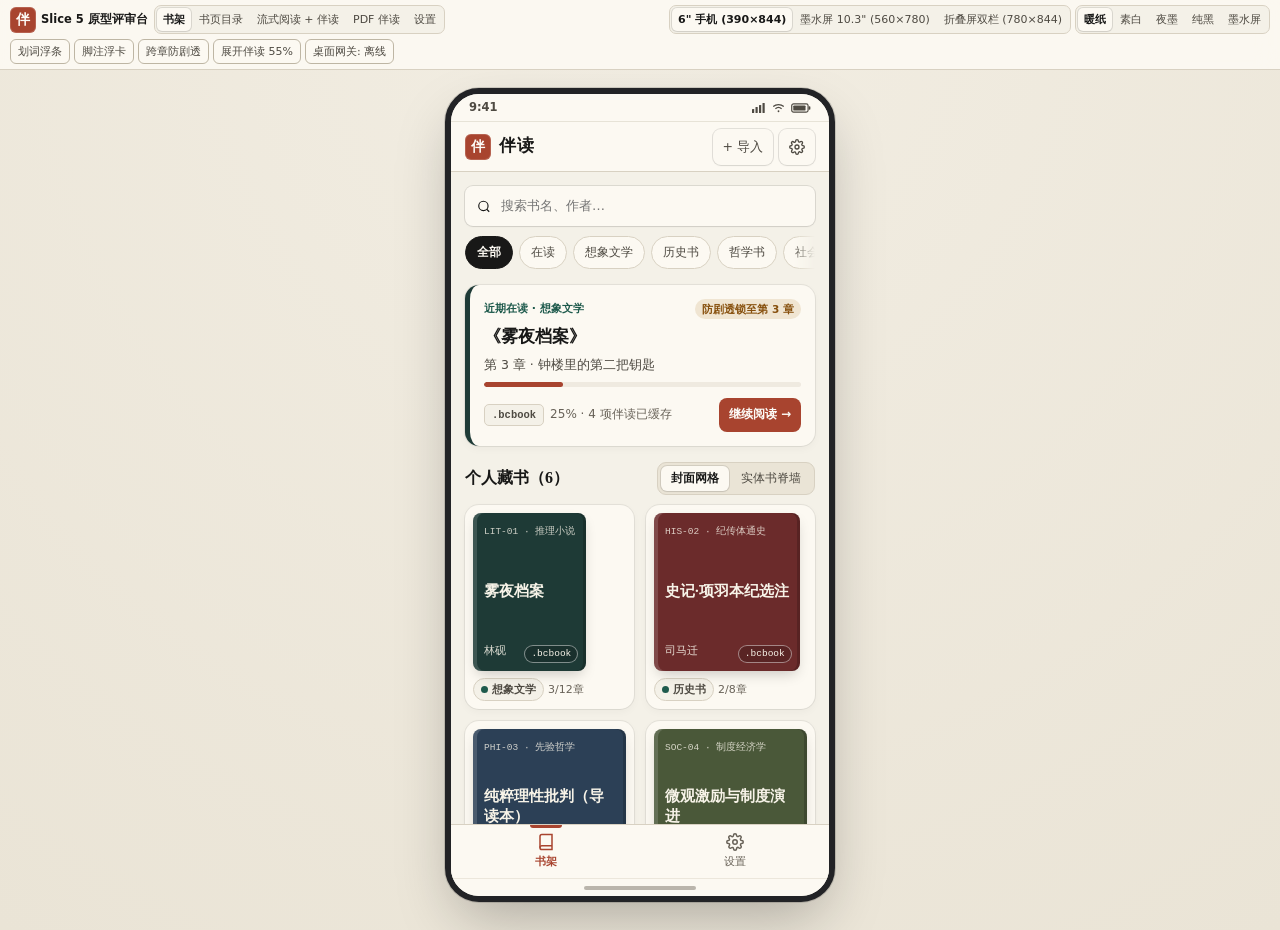
==== commit e7777df0: "fix(demo): resolve 7 Round-1 UI/UX review issues" ====
--- a/design-demo/index.html
+++ b/design-demo/index.html
@@ -184,7 +184,7 @@
         </label>
       </div>
       <div class="dlg-actions">
-        <button type="submit" value="cancel" class="btn btn-ghost btn-sm">取消</button>
+        <button type="submit" value="cancel" formnovalidate class="btn btn-ghost btn-sm">取消</button>
         <button type="submit" value="save" class="btn btn-primary btn-sm">加密保存</button>
       </div>
     </form>
--- a/design-demo/tokens-mobile.css
+++ b/design-demo/tokens-mobile.css
@@ -654,6 +654,30 @@
   overflow-y: auto;
   overscroll-behavior: contain;
   padding: 14px 14px 20px;
+  scrollbar-width: thin;
+  scrollbar-color: color-mix(in srgb, var(--ink-3) 35%, transparent) transparent;
+}
+.app-scroll::-webkit-scrollbar,
+.reader-scroll-area::-webkit-scrollbar,
+.comp-body::-webkit-scrollbar {
+  width: 4px;
+  height: 4px;
+}
+.app-scroll::-webkit-scrollbar-thumb,
+.reader-scroll-area::-webkit-scrollbar-thumb,
+.comp-body::-webkit-scrollbar-thumb {
+  border-radius: 999px;
+  background: color-mix(in srgb, var(--ink-3) 35%, transparent);
+}
+.app-scroll::-webkit-scrollbar-track,
+.reader-scroll-area::-webkit-scrollbar-track,
+.comp-body::-webkit-scrollbar-track {
+  background: transparent;
+}
+.app-scroll::-webkit-scrollbar-button,
+.reader-scroll-area::-webkit-scrollbar-button,
+.comp-body::-webkit-scrollbar-button {
+  display: none;
 }
 
 /* 底部极简 2 项导航 */
@@ -724,8 +748,10 @@
   gap: 6px;
   overflow-x: auto;
   scrollbar-width: none;
-  padding-bottom: 4px;
+  padding: 0 22px 4px 0;
   margin-bottom: 12px;
+  -webkit-mask-image: linear-gradient(to right, #000 calc(100% - 22px), transparent);
+  mask-image: linear-gradient(to right, #000 calc(100% - 22px), transparent);
 }
 .filter-pills::-webkit-scrollbar { display: none; }
 .filter-pill {
@@ -899,7 +925,14 @@
     inset -3px 0 0 oklch(0 0 0 / 0.18),
     0 6px 14px -4px oklch(0 0 0 / 0.22);
 }
-.cover .cv-kicker { font-family: var(--mono); font-size: 10px; opacity: 0.8; }
+.cover .cv-kicker {
+  font-family: var(--mono);
+  font-size: 9.5px;
+  opacity: 0.8;
+  white-space: nowrap;
+  overflow: hidden;
+  text-overflow: ellipsis;
+}
 .cover .cv-title { font-family: var(--serif); font-size: 15px; font-weight: 800; line-height: 1.3; }
 .cover .cv-author { font-size: 11px; opacity: 0.88; }
 .cover .cv-stamp {
@@ -1201,6 +1234,8 @@
   overscroll-behavior: contain;
   padding: 6px var(--reader-pad-x) 76px;
   color: var(--reader-ink);
+  scrollbar-width: thin;
+  scrollbar-color: color-mix(in srgb, var(--ink-3) 35%, transparent) transparent;
 }
 
 .reader-ch-header {
@@ -1222,7 +1257,7 @@
   font-size: var(--reader-size);
   line-height: var(--reader-line-height);
   color: var(--reader-ink);
-  font-feature-settings: "halt" 1, "palt" 1;
+  font-feature-settings: "palt" 1;
 }
 .reader-body.no-kerning {
   font-feature-settings: normal;
@@ -1560,11 +1595,11 @@
 .sel-sep { width: 1px; height: 14px; background: rgba(255, 255, 255, 0.22); }
 
 /* 原地脚注浮卡 + 返回原阅读处胶囊 */
-.fn-popover {
-  position: absolute;
-  left: 12px;
-  right: 12px;
-  bottom: 14px;
+.fn-popover[popover] {
+  position: fixed;
+  margin: 0;
+  inset: auto;
+  box-sizing: border-box;
   z-index: 22;
   padding: 13px 14px;
   border-radius: var(--r-card);
@@ -1572,6 +1607,7 @@
   color: var(--ink);
   box-shadow: var(--shadow-floating);
   border: 1px solid var(--line-strong);
+  max-width: calc(100vw - 16px);
 }
 .fn-popover[popover]:is(:popover-open, .\:popover-open) { display: block; }
 @supports not selector(:popover-open) {
@@ -1647,13 +1683,13 @@
 }
 
 .comp-drag-zone {
-  padding: 6px 12px 4px;
+  padding: 5px 12px 3px;
   cursor: ns-resize;
   touch-action: none;
   display: flex;
   flex-direction: column;
   align-items: center;
-  gap: 6px;
+  gap: 4px;
   flex: none;
   background: color-mix(in srgb, var(--paper) 45%, var(--surface));
 }
@@ -1724,12 +1760,12 @@
 }
 
 .comp-deck {
-  padding: 6px 12px 8px;
+  padding: 4px 12px 6px;
   border-bottom: 1px solid var(--line);
   background: color-mix(in srgb, var(--paper) 45%, var(--surface));
   display: flex;
   flex-direction: column;
-  gap: 7px;
+  gap: 5px;
   flex: none;
 }
 .comp-scope-row {
@@ -1840,6 +1876,12 @@
   box-shadow: none;
   color: var(--ink-2);
 }
+.marg-tool-btn.is-offline-locked {
+  background: color-mix(in srgb, var(--amber-soft) 35%, transparent);
+  border: 1px dashed var(--amber);
+  box-shadow: none;
+  color: var(--amber);
+}
 .marg-tool-btn[aria-selected="true"],
 .marg-tool-btn.active {
   background: var(--pine);
@@ -1881,20 +1923,38 @@
   min-height: 0;
   overflow-y: auto;
   overscroll-behavior: contain;
-  padding: 12px;
+  padding: 10px 12px;
   display: flex;
   flex-direction: column;
-  gap: 10px;
+  gap: 8px;
+  scrollbar-width: thin;
+  scrollbar-color: color-mix(in srgb, var(--ink-3) 35%, transparent) transparent;
+}
+.comp-body .bp-card {
+  padding: 10px;
+  margin-bottom: 6px;
+}
+.comp-body .bp-note {
+  padding: 5px 8px;
+  margin-bottom: 8px;
+  font-size: 11.5px;
+  line-height: 1.5;
 }
 
 .comp-foot {
-  padding: 8px 12px 10px;
+  padding: 6px 12px 8px;
   border-top: 1px solid var(--line);
   background: var(--surface);
   display: flex;
   flex-direction: column;
-  gap: 6px;
+  gap: 5px;
   flex: none;
+}
+.comp-sheet[data-snap="peek"] .quick-prompts {
+  display: none;
+}
+.comp-sheet[data-snap="peek"] .comp-foot {
+  padding: 5px 12px 6px;
 }
 .quick-prompts {
   display: flex;
@@ -2042,8 +2102,9 @@
 }
 .pdf-selection-rect {
   position: absolute;
-  border: 2px solid var(--cinnabar);
-  background: oklch(0.51 0.14 31 / 0.16);
+  border: 2px dashed var(--cinnabar);
+  border-radius: 3px;
+  background: oklch(0.51 0.14 31 / 0.14);
   pointer-events: none;
 }
 .pdf-sel-actions {
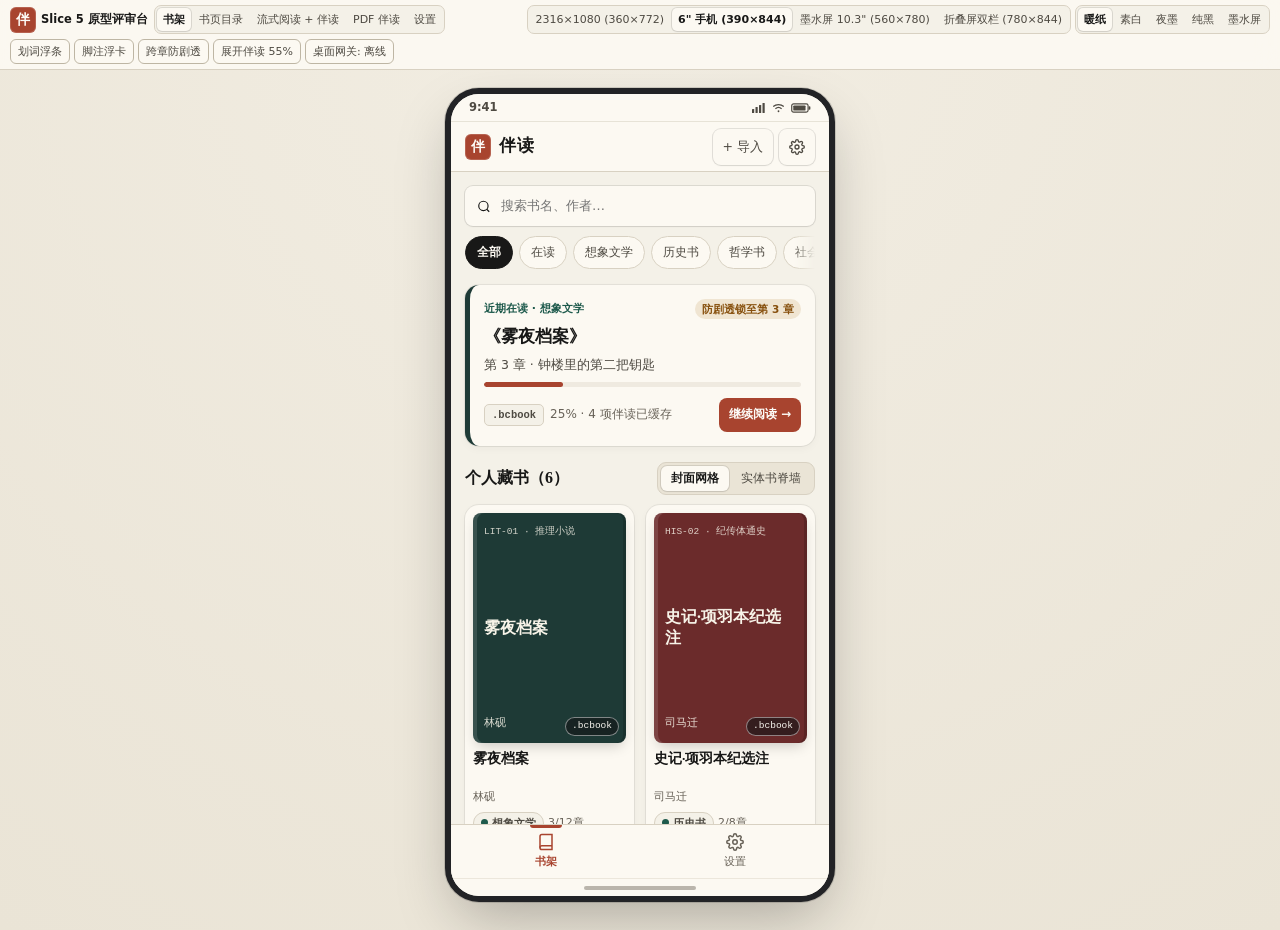
==== commit 76239005: "fix(demo): address Round-2 review feedback (dedupe perspectives, 360px layout, 2:3 adaptive covers)" ====
--- a/design-demo/index.html
+++ b/design-demo/index.html
@@ -28,6 +28,7 @@
 
       <div class="stage-group">
         <div class="stage-seg" id="stage-viewport-nav" aria-label="视口形态">
+          <button type="button" data-vp="phone-360" aria-pressed="false">2316×1080 (360×772)</button>
           <button type="button" data-vp="phone" aria-pressed="true">6" 手机 (390×844)</button>
           <button type="button" data-vp="eink-pad" aria-pressed="false">墨水屏 10.3" (560×780)</button>
           <button type="button" data-vp="foldable" aria-pressed="false">折叠屏双栏 (780×844)</button>
--- a/design-demo/tokens-mobile.css
+++ b/design-demo/tokens-mobile.css
@@ -278,6 +278,7 @@
 html[data-theme="eink"] .hero-reading-card,
 html[data-theme="eink"] .book-grid-card,
 html[data-theme="eink"] .book-hero-mobile,
+html[data-theme="eink"] .cover-slot.is-image-wide,
 html[data-theme="eink"] .btn-surface,
 html[data-theme="eink"] .icon-btn,
 html[data-theme="eink"] .marg-tool-btn,
@@ -458,6 +459,12 @@
   transition: width 220ms var(--ease-out), height 220ms var(--ease-out), border-radius 220ms var(--ease-out);
 }
 
+.device-frame[data-viewport="phone-360"] {
+  --dev-w: 360px;
+  --dev-h: 772px;
+  border-radius: 30px;
+}
+
 .device-frame[data-viewport="eink-pad"] {
   --dev-w: 560px;
   --dev-h: 780px;
@@ -573,6 +580,12 @@
   justify-content: space-between;
   gap: 8px;
   flex: none;
+  min-width: 0;
+  max-width: 100%;
+}
+.device-frame[data-viewport="phone-360"] .mobile-topbar {
+  padding: 0 10px;
+  gap: 6px;
 }
 
 .icon-btn {
@@ -651,11 +664,25 @@
 
 .app-scroll {
   flex: 1 1 auto;
+  min-width: 0;
+  max-width: 100%;
+  overflow-x: hidden;
   overflow-y: auto;
   overscroll-behavior: contain;
   padding: 14px 14px 20px;
   scrollbar-width: thin;
   scrollbar-color: color-mix(in srgb, var(--ink-3) 35%, transparent) transparent;
+}
+.device-frame[data-viewport="phone-360"] .app-scroll {
+  padding: 10px 10px 16px;
+}
+.device-frame[data-viewport="phone-360"] .hero-reading-card {
+  padding: 11px;
+  margin-bottom: 12px;
+}
+.device-frame[data-viewport="phone-360"] .book-grid-card {
+  padding: 7px;
+  gap: 6px;
 }
 .app-scroll::-webkit-scrollbar,
 .reader-scroll-area::-webkit-scrollbar,
@@ -893,6 +920,9 @@
   grid-template-columns: repeat(2, minmax(0, 1fr));
   gap: 12px;
 }
+.device-frame[data-viewport="phone-360"] .cover-grid {
+  gap: 9px;
+}
 .device-frame[data-viewport="eink-pad"] .cover-grid,
 .device-frame[data-viewport="foldable"] .cover-grid {
   grid-template-columns: repeat(3, minmax(0, 1fr));
@@ -907,45 +937,134 @@
   background: var(--surface);
   box-shadow: var(--shadow-surface);
   text-align: left;
+  min-width: 0;
 }
 .book-grid-card:hover { background: var(--surface-hover); }
 
-.cover {
-  height: 158px;
+.cover-slot {
+  width: 100%;
+  aspect-ratio: 2 / 3;
   border-radius: var(--r-inner);
+  position: relative;
+  overflow: hidden;
+  box-shadow:
+    inset 4px 0 0 oklch(1 0 0 / 0.12),
+    inset -3px 0 0 oklch(0 0 0 / 0.16),
+    0 6px 14px -4px oklch(0 0 0 / 0.22);
+}
+.cover-slot.is-cloth {
   background: var(--cloth, #1E3A36);
   color: #F7F3E8;
   padding: 12px 11px;
-  position: relative;
   display: flex;
   flex-direction: column;
   justify-content: space-between;
+}
+.cover-slot.is-image-portrait {
+  background: var(--paper-deep);
+}
+.cover-slot.is-image-wide {
+  background: var(--paper-deep);
+  padding: 8px;
+  display: flex;
+  align-items: center;
+  justify-content: center;
+  border: 1px solid var(--line);
   box-shadow:
-    inset 4px 0 0 oklch(1 0 0 / 0.14),
-    inset -3px 0 0 oklch(0 0 0 / 0.18),
-    0 6px 14px -4px oklch(0 0 0 / 0.22);
-}
-.cover .cv-kicker {
+    inset 0 1px 0 oklch(1 0 0 / 0.4),
+    0 4px 10px -4px oklch(0 0 0 / 0.14);
+}
+.cover-wide-frame {
+  width: 100%;
+  height: 100%;
+  display: flex;
+  align-items: center;
+  justify-content: center;
+  min-width: 0;
+  min-height: 0;
+}
+.cover-img {
+  display: block;
+  width: 100%;
+  height: 100%;
+}
+.cover-img.is-portrait {
+  object-fit: cover;
+}
+.cover-img.is-wide {
+  object-fit: contain;
+  border-radius: 3px;
+  filter: drop-shadow(0 3px 8px rgba(0, 0, 0, 0.18));
+}
+.cover-spine-sheen {
+  position: absolute;
+  inset: 0 auto 0 0;
+  width: 9px;
+  background: linear-gradient(90deg, rgba(255, 255, 255, 0.28), rgba(0, 0, 0, 0.12) 48%, transparent);
+  pointer-events: none;
+}
+.cover-slot .cv-kicker {
   font-family: var(--mono);
   font-size: 9.5px;
-  opacity: 0.8;
+  opacity: 0.82;
   white-space: nowrap;
   overflow: hidden;
   text-overflow: ellipsis;
 }
-.cover .cv-title { font-family: var(--serif); font-size: 15px; font-weight: 800; line-height: 1.3; }
-.cover .cv-author { font-size: 11px; opacity: 0.88; }
-.cover .cv-stamp {
+.cover-slot .cv-title { font-family: var(--serif); font-size: 16px; font-weight: 800; line-height: 1.32; }
+.cover-slot .cv-author { font-size: 11px; opacity: 0.88; padding-right: 48px; }
+.cover-slot .cv-stamp {
   position: absolute;
-  right: 8px;
-  bottom: 8px;
+  right: 7px;
+  bottom: 7px;
   font-family: var(--mono);
   font-size: 9.5px;
   padding: 1px 6px;
   border-radius: var(--r-pill);
   border: 1px solid rgba(255, 255, 255, 0.45);
-  background: rgba(0, 0, 0, 0.16);
-}
+  background: rgba(20, 22, 24, 0.62);
+  color: #F7F5EE;
+  backdrop-filter: blur(4px);
+}
+.cover-slot.is-image-wide .cv-wide-tag {
+  position: absolute;
+  left: 7px;
+  top: 7px;
+  font-size: 9.5px;
+  font-weight: 600;
+  padding: 1px 6px;
+  border-radius: var(--r-pill);
+  background: color-mix(in srgb, var(--surface) 88%, transparent);
+  border: 1px solid var(--line-strong);
+  color: var(--ink-2);
+}
+
+.book-card-info {
+  display: flex;
+  flex-direction: column;
+  gap: 2px;
+  min-width: 0;
+}
+.book-card-title {
+  font-family: var(--serif);
+  font-size: 13.5px;
+  font-weight: 700;
+  line-height: 1.32;
+  color: var(--ink);
+  display: -webkit-box;
+  -webkit-line-clamp: 2;
+  -webkit-box-orient: vertical;
+  overflow: hidden;
+  min-height: 2.64em;
+}
+.book-card-author {
+  font-size: 11px;
+  color: var(--ink-3);
+  white-space: nowrap;
+  overflow: hidden;
+  text-overflow: ellipsis;
+}
+
 .book-card-meta {
   display: flex;
   align-items: center;
@@ -953,6 +1072,7 @@
   gap: 4px;
   font-size: 11px;
   color: var(--ink-3);
+  margin-top: auto;
 }
 .persp-pill {
   display: inline-flex;
@@ -1064,7 +1184,7 @@
    ========================================================================== */
 .book-hero-mobile {
   display: grid;
-  grid-template-columns: 106px minmax(0, 1fr);
+  grid-template-columns: 108px minmax(0, 1fr);
   gap: 14px;
   padding: 14px;
   border-radius: var(--r-card);
@@ -1072,11 +1192,30 @@
   box-shadow: var(--shadow-surface);
   margin-bottom: 14px;
 }
-.book-hero-mobile .cover {
-  height: 148px;
+.book-hero-mobile .cover-slot {
+  width: 108px;
+  aspect-ratio: 2 / 3;
+}
+.book-hero-mobile .cover-slot.is-cloth {
   padding: 10px 9px;
 }
-.book-hero-mobile .cover .cv-title { font-size: 14px; }
+.book-hero-mobile .cover-slot .cv-title { font-size: 13.5px; }
+.device-frame[data-viewport="phone-360"] .book-hero-mobile {
+  grid-template-columns: 96px minmax(0, 1fr);
+  gap: 10px;
+  padding: 11px;
+}
+.device-frame[data-viewport="phone-360"] .book-hero-mobile .cover-slot {
+  width: 96px;
+  aspect-ratio: 2 / 3;
+}
+.device-frame[data-viewport="phone-360"] .book-hero-copy h1 {
+  font-size: 17px;
+}
+.device-frame[data-viewport="phone-360"] .book-hero-actions .btn-sm {
+  padding: 6px 9px;
+  font-size: 11.5px;
+}
 .book-hero-copy { min-width: 0; display: flex; flex-direction: column; gap: 6px; }
 .book-hero-copy h1 { font-family: var(--serif); font-size: 19px; font-weight: 800; line-height: 1.25; }
 .book-hero-sub { font-size: 12px; color: var(--ink-2); }
@@ -1197,6 +1336,8 @@
 .reader-main-col {
   position: relative;
   flex: 1 1 auto;
+  min-width: 0;
+  max-width: 100%;
   min-height: 0;
   display: flex;
   flex-direction: column;
@@ -1574,6 +1715,22 @@
   background: var(--ink);
   color: var(--surface);
   box-shadow: var(--shadow-floating);
+  max-width: calc(100% - 24px);
+}
+.device-frame[data-viewport="phone-360"] .selection-bar {
+  left: 8px;
+  right: 8px;
+  max-width: calc(100% - 16px);
+  padding: 5px 6px;
+  gap: 3px;
+}
+.device-frame[data-viewport="phone-360"] .sel-color-dot {
+  width: 17px;
+  height: 17px;
+}
+.device-frame[data-viewport="phone-360"] .sel-act-btn {
+  padding: 4px 6px;
+  font-size: 11px;
 }
 .sel-color-dot {
   width: 20px;
@@ -1702,6 +1859,8 @@
 
 .comp-head {
   width: 100%;
+  min-width: 0;
+  max-width: 100%;
   display: flex;
   align-items: center;
   justify-content: space-between;
@@ -1712,6 +1871,7 @@
   align-items: center;
   gap: 6px;
   min-width: 0;
+  flex: 1 1 auto;
 }
 .comp-seal {
   width: 22px;
@@ -1727,9 +1887,11 @@
   flex: none;
 }
 .comp-persp-btn {
-  display: inline-flex;
-  align-items: center;
-  gap: 4px;
+  display: block;
+  min-width: 0;
+  max-width: 100%;
+  overflow: hidden;
+  text-overflow: ellipsis;
   padding: 3px 8px;
   border-radius: var(--r-pill);
   background: var(--paper);
@@ -1743,6 +1905,7 @@
   display: inline-flex;
   align-items: center;
   gap: 3px;
+  flex: none;
 }
 .comp-snap-btns button {
   padding: 3px 7px;
@@ -1751,6 +1914,7 @@
   color: var(--ink-2);
   background: var(--paper);
   border: 1px solid var(--line);
+  white-space: nowrap;
 }
 .comp-snap-btns button[aria-pressed="true"] {
   background: var(--ink);
@@ -1767,6 +1931,8 @@
   flex-direction: column;
   gap: 5px;
   flex: none;
+  min-width: 0;
+  max-width: 100%;
 }
 .comp-scope-row {
   display: flex;
@@ -1774,6 +1940,8 @@
   justify-content: space-between;
   gap: 6px;
   flex-wrap: wrap;
+  min-width: 0;
+  max-width: 100%;
 }
 .scope-seg {
   display: inline-flex;
@@ -1782,6 +1950,8 @@
   background: var(--paper);
   border: 1px solid var(--line);
   gap: 2px;
+  min-width: 0;
+  max-width: 100%;
 }
 .scope-seg button {
   padding: 3px 7px;
@@ -1806,6 +1976,34 @@
   font-weight: 600;
   background: var(--amber-soft);
   color: var(--amber);
+  white-space: nowrap;
+  flex: none;
+}
+.device-frame[data-viewport="phone-360"] .comp-drag-zone {
+  padding: 5px 10px 3px;
+}
+.device-frame[data-viewport="phone-360"] .comp-persp-btn {
+  padding: 2px 7px;
+  font-size: 11px;
+}
+.device-frame[data-viewport="phone-360"] .comp-snap-btns button {
+  padding: 2px 5px;
+  font-size: 10.5px;
+}
+.device-frame[data-viewport="phone-360"] .comp-deck {
+  padding: 4px 10px 5px;
+}
+.device-frame[data-viewport="phone-360"] .comp-scope-row {
+  gap: 4px;
+  flex-wrap: nowrap;
+}
+.device-frame[data-viewport="phone-360"] .scope-seg button {
+  padding: 2px 5px;
+  font-size: 10px;
+}
+.device-frame[data-viewport="phone-360"] .lock-chip {
+  padding: 2px 6px;
+  font-size: 10px;
 }
 .lock-chip.is-unlocked {
   background: var(--pine-soft);
@@ -1921,6 +2119,9 @@
 .comp-body {
   flex: 1 1 auto;
   min-height: 0;
+  min-width: 0;
+  max-width: 100%;
+  overflow-x: hidden;
   overflow-y: auto;
   overscroll-behavior: contain;
   padding: 10px 12px;
@@ -1933,6 +2134,9 @@
 .comp-body .bp-card {
   padding: 10px;
   margin-bottom: 6px;
+  min-width: 0;
+  max-width: 100%;
+  overflow-x: hidden;
 }
 .comp-body .bp-note {
   padding: 5px 8px;
@@ -2056,8 +2260,38 @@
   align-items: center;
   justify-content: space-between;
   gap: 8px;
-  flex-wrap: wrap;
+  flex-wrap: nowrap;
   flex: none;
+  min-width: 0;
+  max-width: 100%;
+}
+.pdf-toolbar .icon-btn {
+  flex: none;
+}
+.pdf-toolbar .view-toggle {
+  display: flex;
+  min-width: 0;
+  flex: 1 1 auto;
+}
+.pdf-toolbar .view-toggle button {
+  min-width: 0;
+  flex: 1 1 0;
+  white-space: nowrap;
+  overflow: hidden;
+  text-overflow: ellipsis;
+}
+.device-frame[data-viewport="phone-360"] .pdf-toolbar {
+  padding: 6px 8px;
+  gap: 5px;
+}
+.device-frame[data-viewport="phone-360"] .pdf-toolbar .icon-btn {
+  min-height: 32px;
+  padding: 0 7px;
+  font-size: 11.5px;
+}
+.device-frame[data-viewport="phone-360"] .pdf-toolbar .view-toggle button {
+  padding: 4px 6px;
+  font-size: 10.5px;
 }
 .pdf-banner {
   padding: 7px 12px;
@@ -2067,9 +2301,12 @@
   align-items: center;
   justify-content: space-between;
   gap: 8px;
+  flex-wrap: wrap;
   font-size: 11.5px;
   color: var(--ink);
   flex: none;
+  min-width: 0;
+  max-width: 100%;
 }
 .pdf-stage {
   flex: 1 1 auto;
@@ -2140,6 +2377,8 @@
   display: flex;
   align-items: center;
   justify-content: space-between;
+  flex-wrap: wrap;
+  gap: 6px;
   margin-bottom: 8px;
 }
 .settings-section-head h2 {
@@ -2159,19 +2398,49 @@
 }
 .model-head-row {
   display: flex;
-  align-items: center;
+  align-items: flex-start;
   justify-content: space-between;
-  gap: 8px;
+  flex-wrap: wrap;
+  gap: 6px 8px;
+}
+.model-title-wrap {
+  min-width: 0;
+  flex: 1 1 160px;
+}
+.model-caps {
+  display: flex;
+  flex-wrap: wrap;
+  justify-content: flex-end;
+  gap: 4px;
+  max-width: 100%;
 }
 .cap-pill {
-  padding: 2px 7px;
+  display: inline-flex;
+  align-items: center;
+  white-space: nowrap;
+  flex-shrink: 0;
+  padding: 2px 8px;
   border-radius: var(--r-pill);
   font-size: 10.5px;
+  line-height: 1.35;
   font-weight: 600;
   background: var(--pine-soft);
   color: var(--pine);
 }
 .cap-pill.vlm { background: var(--indigo); color: #F7F5EE; }
+.persp-idx {
+  display: inline-flex;
+  align-items: center;
+  justify-content: center;
+  flex: none;
+  padding: 2px 6px;
+  border-radius: 5px;
+  font-size: 10.5px;
+  font-weight: 700;
+  background: var(--paper-deep);
+  border: 1px solid var(--line);
+  color: var(--ink-2);
+}
 .toggle-row {
   display: flex;
   align-items: center;
@@ -2459,6 +2728,9 @@
   border-radius: var(--r-inner);
   background: var(--surface);
   border: 1px solid var(--line);
+  min-width: 0;
+  max-width: 100%;
+  overflow-x: auto;
   overflow-x: auto;
 }
 .dag-viewport { position: relative; width: fit-content; min-width: 100%; padding: 4px; background: var(--surface); box-sizing: border-box; }
